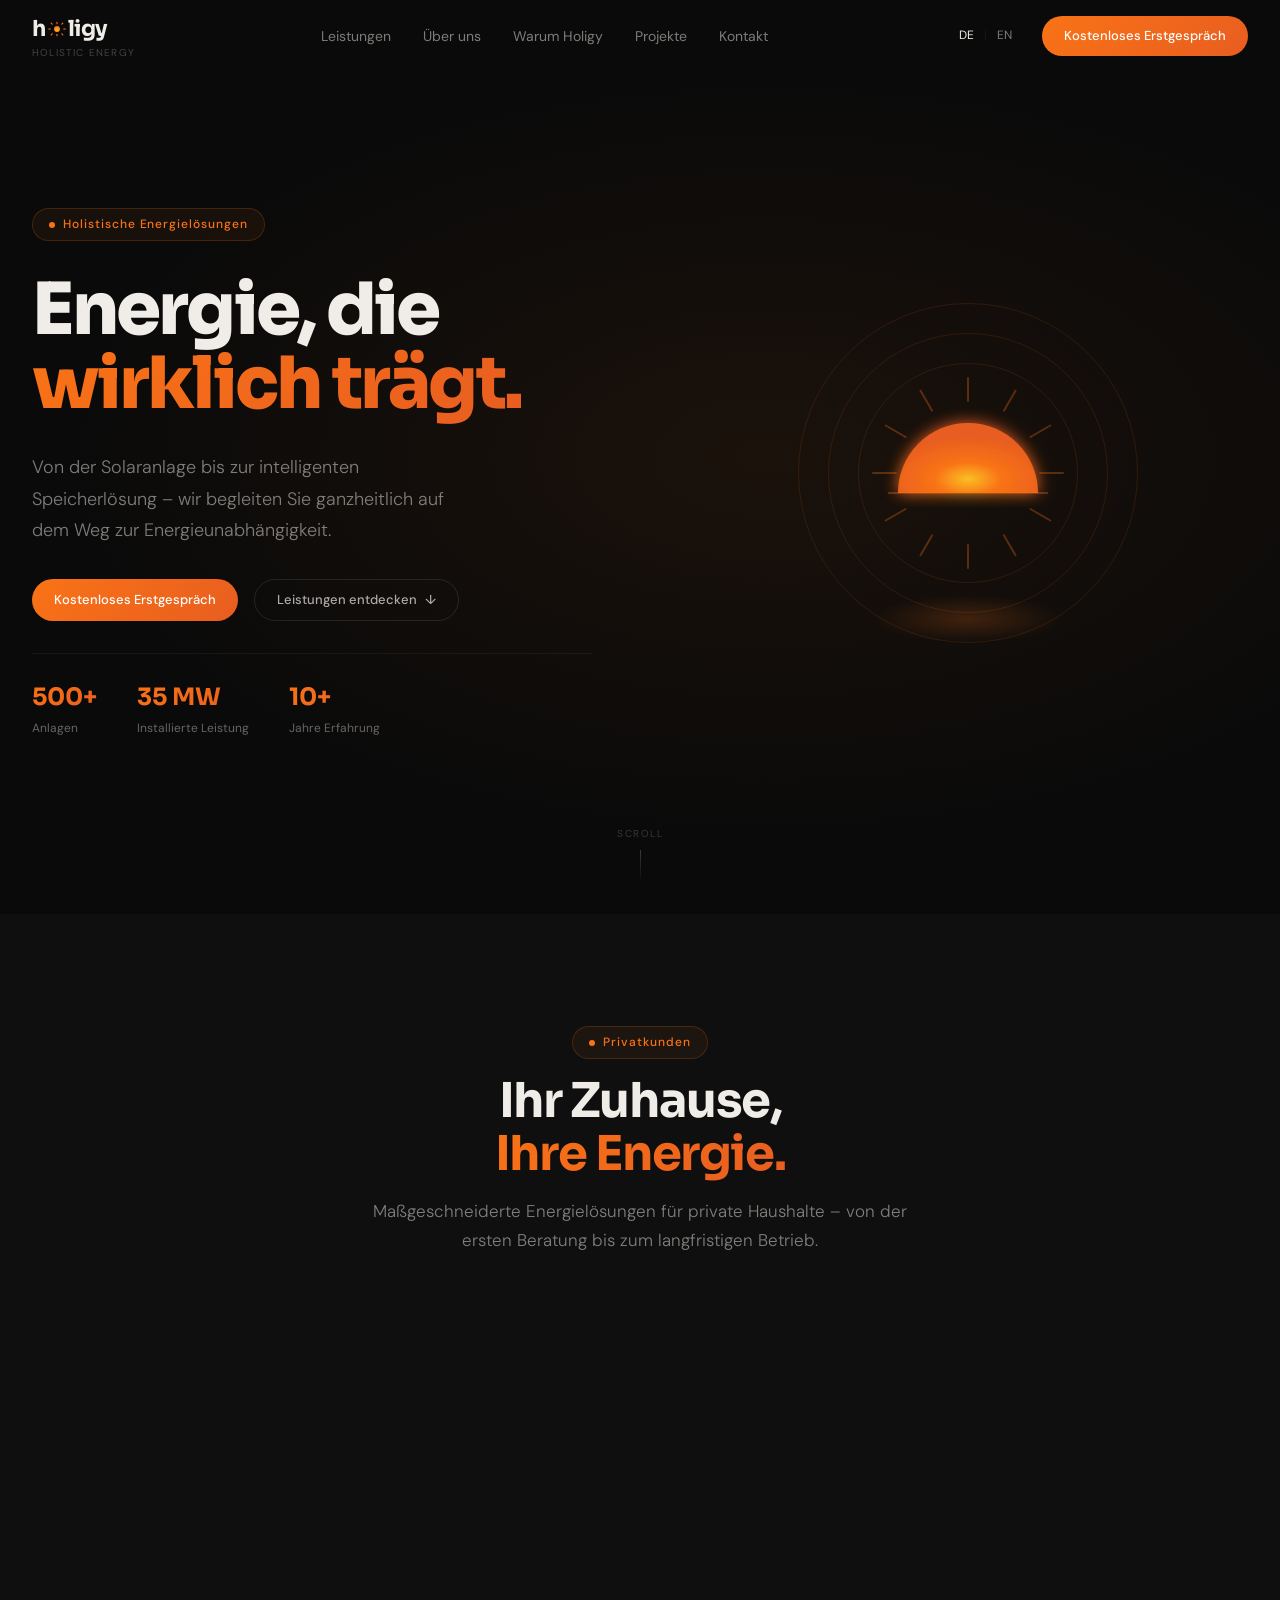
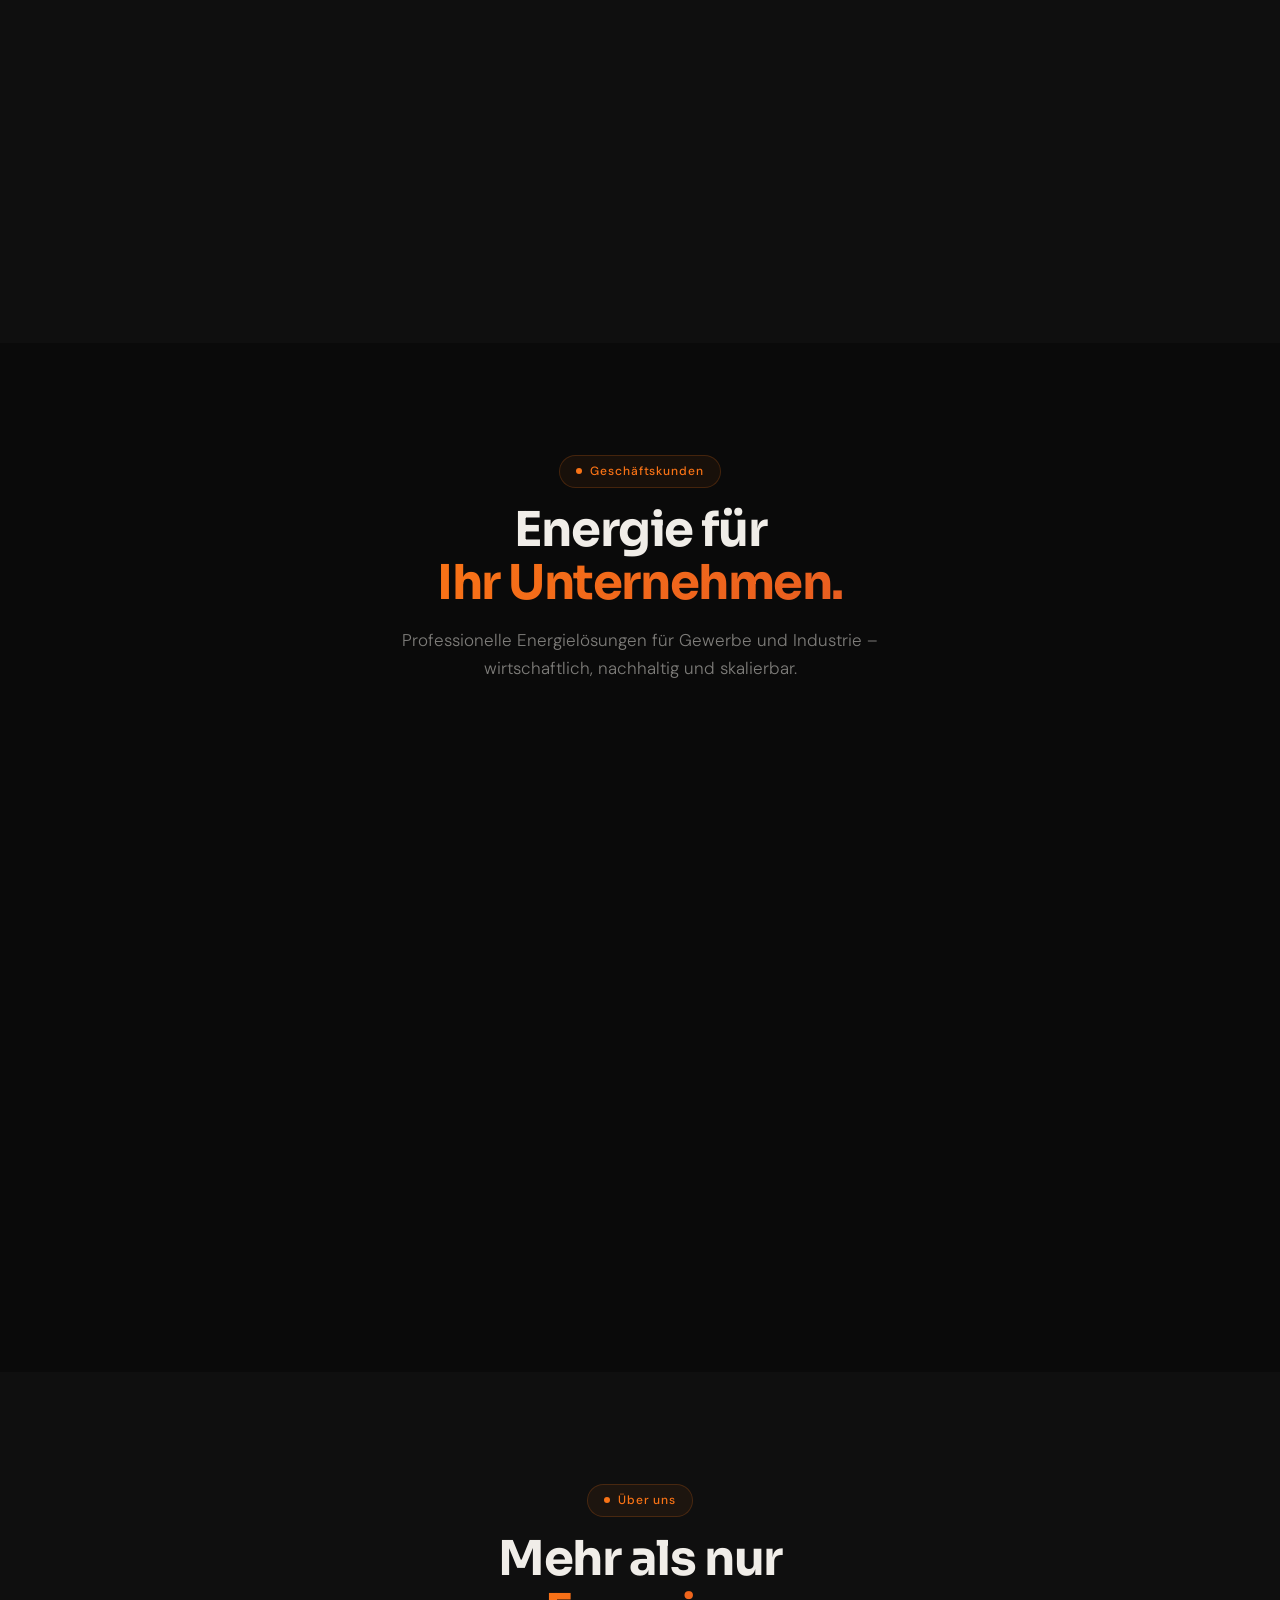
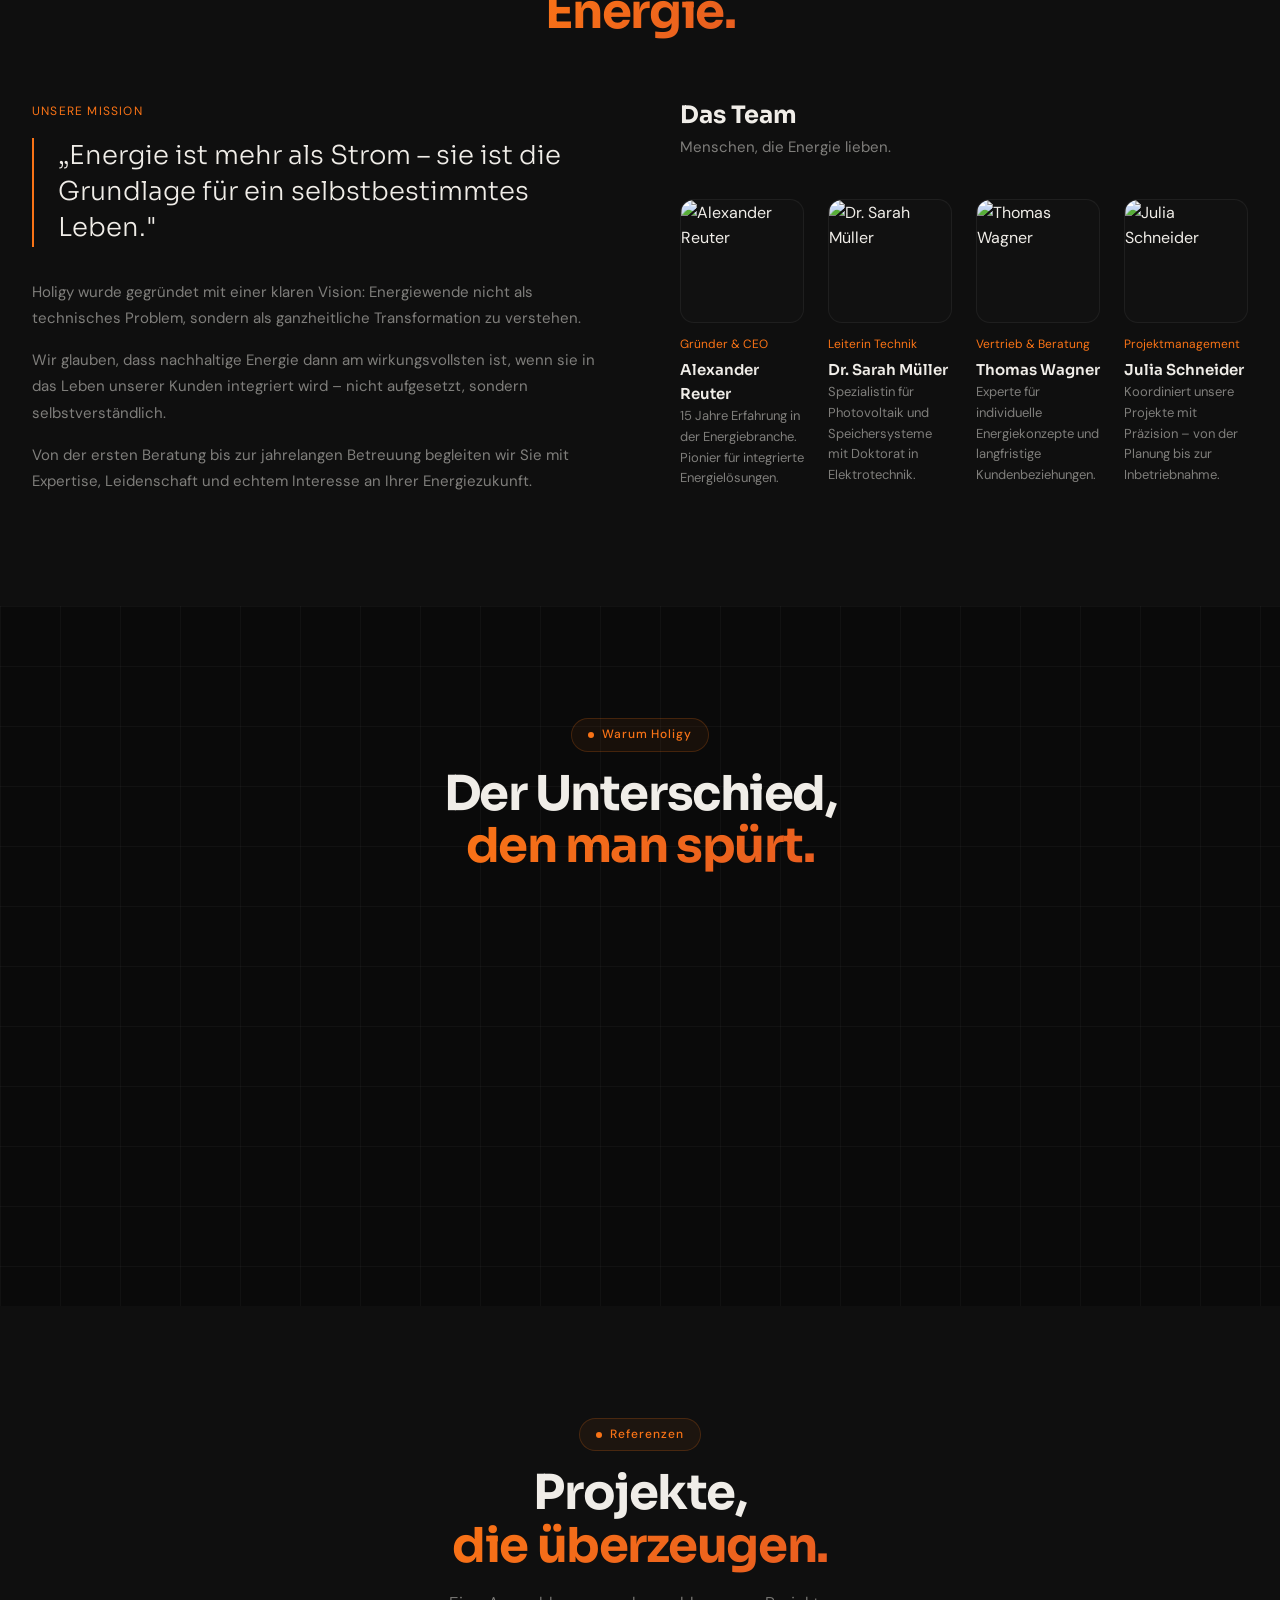
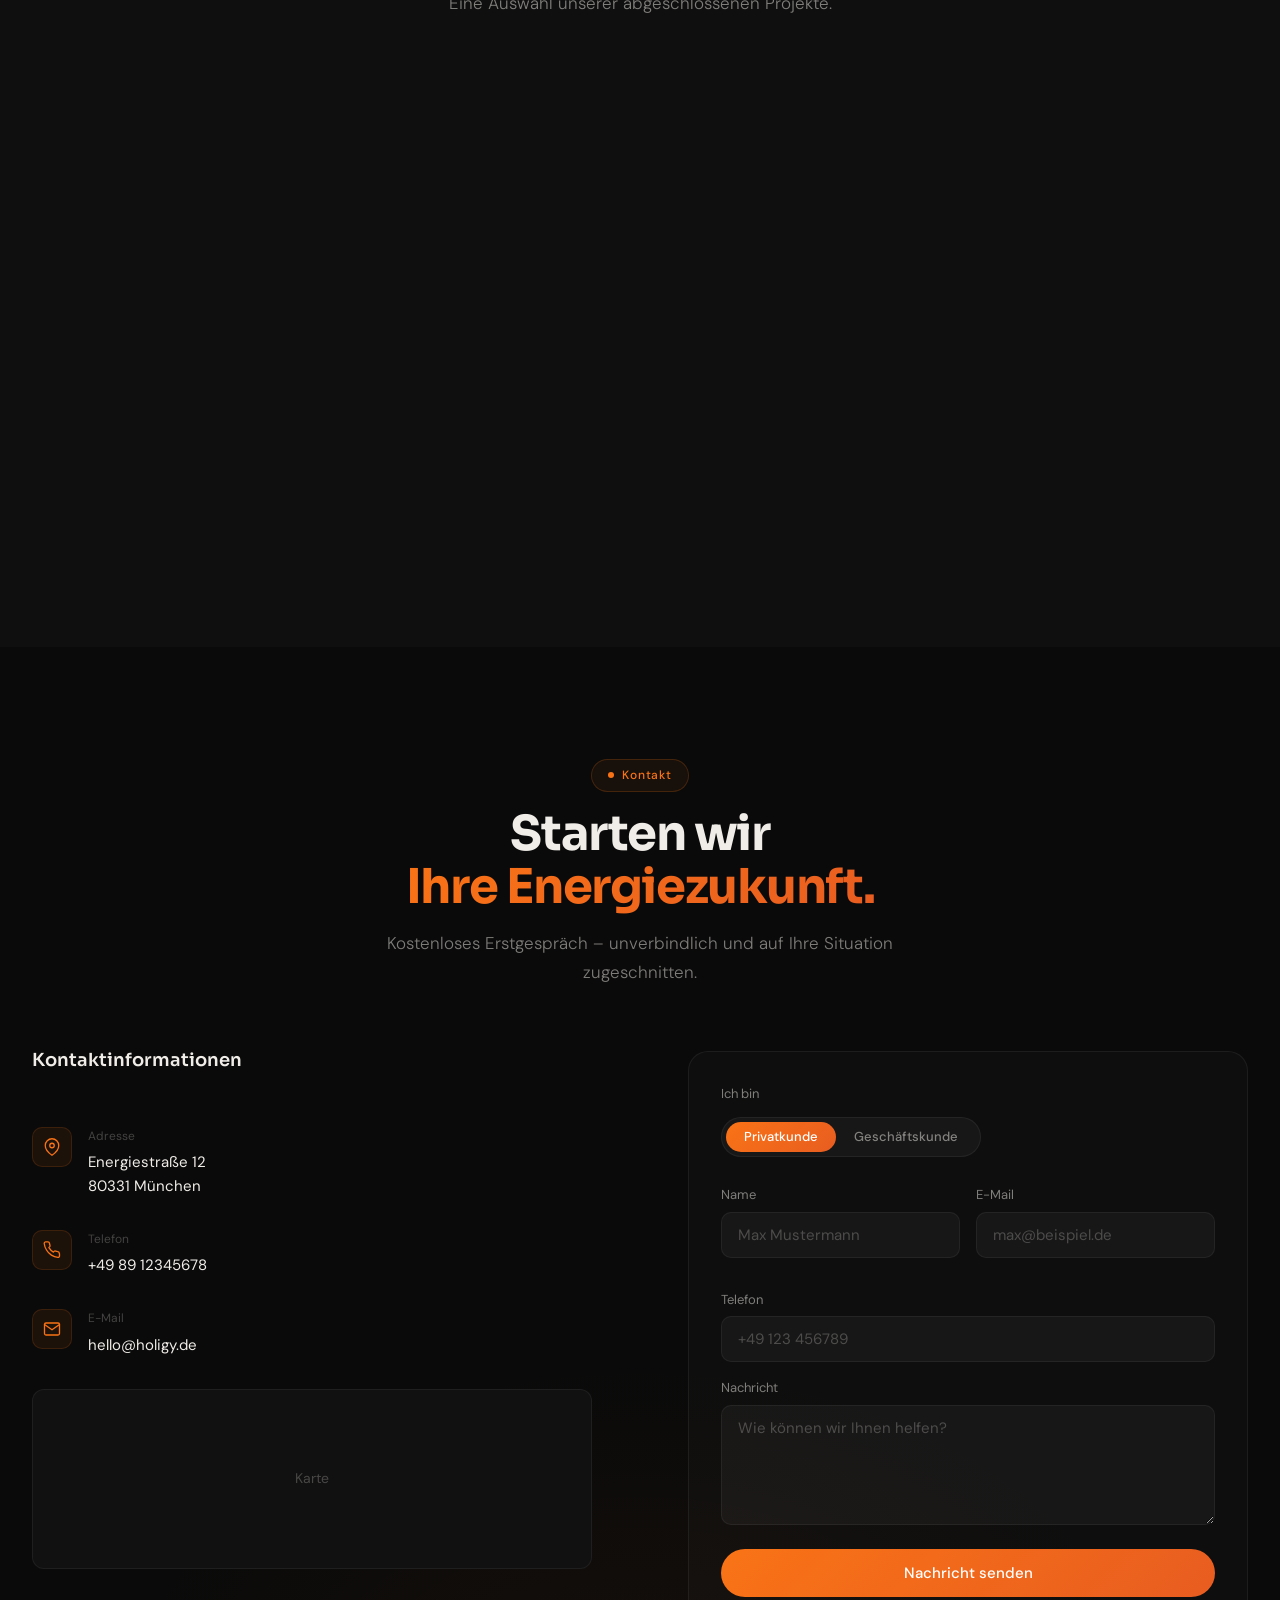
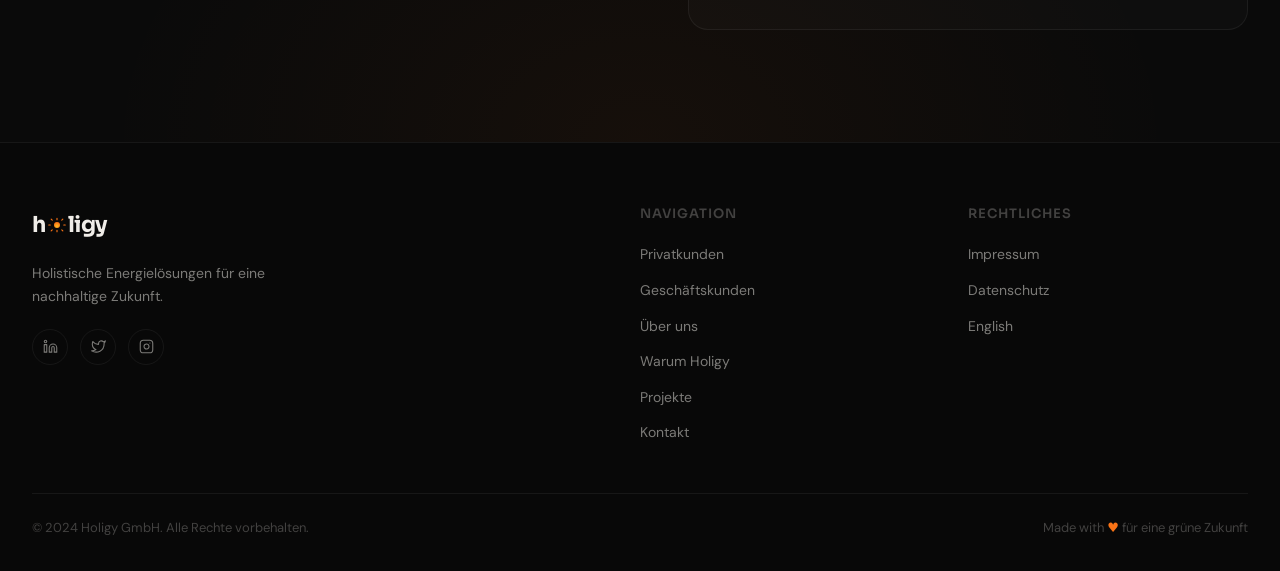
==== index.html @ 2a0e092f "naechster Versuch" ====
<!DOCTYPE html>
<html lang="de">
<head>
  <meta charset="UTF-8" />
  <meta name="viewport" content="width=device-width, initial-scale=1.0" />
  <title>Holigy – Holistische Energielösungen</title>
  <meta name="description" content="Von der Solaranlage bis zur intelligenten Speicherlösung – Holigy begleitet Sie ganzheitlich auf dem Weg zur Energieunabhängigkeit." />
  <link rel="stylesheet" href="style.css" />
</head>
<body>

<!-- ===== NAVIGATION ===== -->
<nav>
  <div class="nav-inner">
    <a href="#hero" class="logo" aria-label="Holigy">
      <div>
        <div class="logo-wordmark">
          h<span class="logo-sun"><svg viewBox="0 0 24 24" fill="none" xmlns="http://www.w3.org/2000/svg" width="18" height="18">
            <defs>
              <radialGradient id="navSunGrad" cx="50%" cy="70%" r="60%">
                <stop offset="0%" stop-color="#fbbf24"/>
                <stop offset="100%" stop-color="#f97316"/>
              </radialGradient>
            </defs>
            <path d="M12 3v2M12 19v2M3 12H1M23 12h-2M5.636 5.636 4.222 4.222M19.778 19.778l-1.414-1.414M5.636 18.364l-1.414 1.414M19.778 4.222l-1.414 1.414" stroke="#f97316" stroke-width="1.5" stroke-linecap="round"/>
            <circle cx="12" cy="12" r="4" fill="url(#navSunGrad)"/>
          </svg></span>ligy
        </div>
        <span class="logo-tagline">holistic energy</span>
      </div>
    </a>

    <ul class="nav-links">
      <li><a href="#services-private">Leistungen</a></li>
      <li><a href="#about">Über uns</a></li>
      <li><a href="#why">Warum Holigy</a></li>
      <li><a href="#projects">Projekte</a></li>
      <li><a href="#contact">Kontakt</a></li>
    </ul>

    <div class="nav-right">
      <div class="lang-switcher">
        <a href="index.html" class="active">DE</a>
        <span>|</span>
        <a href="en.html">EN</a>
      </div>
      <a href="#contact" class="btn-primary">Kostenloses Erstgespräch</a>
    </div>

    <button class="hamburger" aria-label="Menü öffnen">
      <span></span>
      <span></span>
      <span></span>
    </button>
  </div>
</nav>

<div class="mobile-menu">
  <a href="#services-private">Leistungen</a>
  <a href="#about">Über uns</a>
  <a href="#why">Warum Holigy</a>
  <a href="#projects">Projekte</a>
  <a href="#contact">Kontakt</a>
  <a href="en.html" style="color: var(--orange);">EN</a>
  <a href="#contact" class="btn-primary">Kostenloses Erstgespräch</a>
</div>

<!-- ===== HERO ===== -->
<section id="hero" class="grid-bg">
  <div class="hero-radial"></div>
  <div class="hero-inner container">
    <div class="hero-grid">

      <div class="hero-text">
        <div class="hero-badge fade-up hero-animate">
          <span class="badge">
            <span class="badge-dot"></span>
            Holistische Energielösungen
          </span>
        </div>

        <h1 class="hero-headline fade-up hero-animate">
          Energie, die<br>
          <span class="text-gradient">wirklich trägt.</span>
        </h1>

        <p class="hero-subline fade-up hero-animate">
          Von der Solaranlage bis zur intelligenten Speicherlösung – wir begleiten Sie ganzheitlich auf dem Weg zur Energieunabhängigkeit.
        </p>

        <div class="hero-ctas fade-up hero-animate">
          <a href="#contact" class="btn-primary">Kostenloses Erstgespräch</a>
          <a href="#services-private" class="btn-secondary">Leistungen entdecken <span>↓</span></a>
        </div>

        <div class="hero-stats fade-up hero-animate">
          <div>
            <div class="stat-value">500+</div>
            <div class="stat-label">Anlagen</div>
          </div>
          <div>
            <div class="stat-value">35 MW</div>
            <div class="stat-label">Installierte Leistung</div>
          </div>
          <div>
            <div class="stat-value">10+</div>
            <div class="stat-label">Jahre Erfahrung</div>
          </div>
        </div>
      </div>

      <div class="hero-sun-wrap fade-up">
        <div class="rising-sun">
          <div class="ring ring-1"></div>
          <div class="ring ring-2"></div>
          <div class="ring ring-3"></div>

          <svg class="sun-svg" width="200" height="200" viewBox="0 0 200 200" fill="none" xmlns="http://www.w3.org/2000/svg">
            <defs>
              <radialGradient id="heroSunGrad" cx="50%" cy="80%" r="60%">
                <stop offset="0%" stop-color="#fbbf24"/>
                <stop offset="40%" stop-color="#f97316"/>
                <stop offset="100%" stop-color="#e85d20"/>
              </radialGradient>
              <filter id="sunGlow" x="-20%" y="-20%" width="140%" height="140%">
                <feGaussianBlur stdDeviation="8" result="blur"/>
                <feMerge><feMergeNode in="blur"/><feMergeNode in="SourceGraphic"/></feMerge>
              </filter>
            </defs>
            <line class="sun-ray" x1="100" y1="28" x2="100" y2="5" stroke="#f97316" stroke-width="2" stroke-linecap="round"/>
            <line class="sun-ray" x1="136" y1="37.6" x2="147.5" y2="17.7" stroke="#f97316" stroke-width="2" stroke-linecap="round"/>
            <line class="sun-ray" x1="162.4" y1="64" x2="182.3" y2="52.5" stroke="#f97316" stroke-width="2" stroke-linecap="round"/>
            <line class="sun-ray" x1="172" y1="100" x2="195" y2="100" stroke="#f97316" stroke-width="2" stroke-linecap="round"/>
            <line class="sun-ray" x1="162.4" y1="136" x2="182.3" y2="147.5" stroke="#f97316" stroke-width="2" stroke-linecap="round"/>
            <line class="sun-ray" x1="136" y1="162.4" x2="147.5" y2="182.3" stroke="#f97316" stroke-width="2" stroke-linecap="round"/>
            <line class="sun-ray" x1="100" y1="172" x2="100" y2="195" stroke="#f97316" stroke-width="2" stroke-linecap="round"/>
            <line class="sun-ray" x1="64" y1="162.4" x2="52.5" y2="182.3" stroke="#f97316" stroke-width="2" stroke-linecap="round"/>
            <line class="sun-ray" x1="37.6" y1="136" x2="17.7" y2="147.5" stroke="#f97316" stroke-width="2" stroke-linecap="round"/>
            <line class="sun-ray" x1="28" y1="100" x2="5" y2="100" stroke="#f97316" stroke-width="2" stroke-linecap="round"/>
            <line class="sun-ray" x1="37.6" y1="64" x2="17.7" y2="52.5" stroke="#f97316" stroke-width="2" stroke-linecap="round"/>
            <line class="sun-ray" x1="64" y1="37.6" x2="52.5" y2="17.7" stroke="#f97316" stroke-width="2" stroke-linecap="round"/>
            <path d="M30 120 A70 70 0 0 1 170 120 Z" fill="url(#heroSunGrad)" filter="url(#sunGlow)"/>
            <line x1="20" y1="120" x2="180" y2="120" stroke="#f97316" stroke-width="1.5" stroke-opacity="0.4"/>
          </svg>

          <div class="sun-ground-glow"></div>
        </div>
      </div>

    </div>
  </div>

  <div class="scroll-indicator">
    <span class="scroll-label">Scroll</span>
    <div class="scroll-line"></div>
  </div>
</section>

<!-- ===== SERVICES PRIVATE ===== -->
<section id="services-private" style="background: var(--bg-secondary);">
  <div class="container">
    <div class="section-header">
      <span class="badge fade-up"><span class="badge-dot"></span>Privatkunden</span>
      <h2 class="section-title fade-up">
        Ihr Zuhause,<br>
        <span class="text-gradient">Ihre Energie.</span>
      </h2>
      <p class="section-subtitle fade-up">
        Maßgeschneiderte Energielösungen für private Haushalte – von der ersten Beratung bis zum langfristigen Betrieb.
      </p>
    </div>

    <div class="services-grid-5 stagger-children">
      <div class="service-card">
        <div class="service-icon">
          <svg viewBox="0 0 24 24"><circle cx="12" cy="12" r="4"/><path d="M12 2v2M12 20v2M4.22 4.22l1.42 1.42M18.36 18.36l1.42 1.42M2 12h2M20 12h2M4.22 19.78l1.42-1.42M18.36 5.64l1.42-1.42"/></svg>
        </div>
        <h3>Solar-Dachanlagen</h3>
        <p>Hochwertige Photovoltaikanlagen für Ihr Dach. Maximale Effizienz, minimaler Aufwand.</p>
        <span class="service-more">Mehr erfahren →</span>
      </div>
      <div class="service-card">
        <div class="service-icon">
          <svg viewBox="0 0 24 24"><rect x="6" y="2" width="12" height="20" rx="2"/><path d="M10 6h4M10 10h4M10 14h4"/></svg>
        </div>
        <h3>Heimspeicher</h3>
        <p>Intelligente Batteriespeicher für Ihre selbst erzeugte Energie – auch nachts und bei schlechtem Wetter.</p>
        <span class="service-more">Mehr erfahren →</span>
      </div>
      <div class="service-card">
        <div class="service-icon">
          <svg viewBox="0 0 24 24"><path d="M5 17H3a2 2 0 0 1-2-2V5a2 2 0 0 1 2-2h11a2 2 0 0 1 2 2v3"/><rect x="9" y="11" width="14" height="10" rx="2"/><path d="M13 15h4M13 19h4"/></svg>
        </div>
        <h3>Wallbox &amp; E-Mobilität</h3>
        <p>Laden Sie Ihr Elektrofahrzeug zuhause smart und günstig mit selbst erzeugtem Solarstrom.</p>
        <span class="service-more">Mehr erfahren →</span>
      </div>
      <div class="service-card">
        <div class="service-icon">
          <svg viewBox="0 0 24 24"><polyline points="22 12 18 12 15 21 9 3 6 12 2 12"/></svg>
        </div>
        <h3>Energie-Monitoring</h3>
        <p>Behalten Sie Ihren Verbrauch jederzeit im Blick – mit unserem Smart-Home-integrierten Monitoring-System.</p>
        <span class="service-more">Mehr erfahren →</span>
      </div>
      <div class="service-card">
        <div class="service-icon">
          <svg viewBox="0 0 24 24"><path d="M14.7 6.3a1 1 0 0 0 0 1.4l1.6 1.6a1 1 0 0 0 1.4 0l3.77-3.77a6 6 0 0 1-7.94 7.94l-6.91 6.91a2.12 2.12 0 0 1-3-3l6.91-6.91a6 6 0 0 1 7.94-7.94l-3.76 3.76z"/></svg>
        </div>
        <h3>Wartung &amp; Service</h3>
        <p>Rundum-sorglos-Paket: Regelmäßige Wartung, schneller Service und langfristige Betreuung Ihrer Anlage.</p>
        <span class="service-more">Mehr erfahren →</span>
      </div>
    </div>
  </div>
</section>

<!-- ===== SERVICES BUSINESS ===== -->
<section id="services-business" style="background: var(--bg);">
  <div class="container">
    <div class="section-header">
      <span class="badge fade-up"><span class="badge-dot"></span>Geschäftskunden</span>
      <h2 class="section-title fade-up">
        Energie für<br>
        <span class="text-gradient">Ihr Unternehmen.</span>
      </h2>
      <p class="section-subtitle fade-up">
        Professionelle Energielösungen für Gewerbe und Industrie – wirtschaftlich, nachhaltig und skalierbar.
      </p>
    </div>

    <div class="services-grid-6 stagger-children">
      <div class="service-card">
        <div class="service-icon">
          <svg viewBox="0 0 24 24"><rect x="2" y="7" width="20" height="14" rx="2"/><path d="M16 7V5a2 2 0 0 0-2-2h-4a2 2 0 0 0-2 2v2"/><circle cx="12" cy="14" r="2"/></svg>
        </div>
        <h3>Gewerbliche Solaranlagen</h3>
        <p>Großflächige PV-Anlagen für Gewerbeimmobilien, Industrie- und Logistikflächen.</p>
        <span class="service-more">Mehr erfahren →</span>
      </div>
      <div class="service-card">
        <div class="service-icon">
          <svg viewBox="0 0 24 24"><rect x="2" y="3" width="20" height="18" rx="2"/><path d="M8 12h8M8 8h8M8 16h5"/></svg>
        </div>
        <h3>Industriespeicher</h3>
        <p>Skalierbare Batteriespeichersysteme für industrielle Anforderungen und Lastspitzenoptimierung.</p>
        <span class="service-more">Mehr erfahren →</span>
      </div>
      <div class="service-card">
        <div class="service-icon">
          <svg viewBox="0 0 24 24"><path d="M14 2H6a2 2 0 0 0-2 2v16a2 2 0 0 0 2 2h12a2 2 0 0 0 2-2V8z"/><polyline points="14 2 14 8 20 8"/><line x1="16" y1="13" x2="8" y2="13"/><line x1="16" y1="17" x2="8" y2="17"/></svg>
        </div>
        <h3>Energieaudits &amp; Beratung</h3>
        <p>Professionelle Analyse Ihres Energieverbrauchs mit konkreten Handlungsempfehlungen.</p>
        <span class="service-more">Mehr erfahren →</span>
      </div>
      <div class="service-card">
        <div class="service-icon">
          <svg viewBox="0 0 24 24"><path d="M21 16V8a2 2 0 0 0-1-1.73l-7-4a2 2 0 0 0-2 0l-7 4A2 2 0 0 0 3 8v8a2 2 0 0 0 1 1.73l7 4a2 2 0 0 0 2 0l7-4A2 2 0 0 0 21 16z"/><polyline points="3.27 6.96 12 12.01 20.73 6.96"/><line x1="12" y1="22.08" x2="12" y2="12"/></svg>
        </div>
        <h3>Netzintegration &amp; PPAs</h3>
        <p>Direkte Netzeinspeisung und Power-Purchase-Agreements für maximale Wirtschaftlichkeit.</p>
        <span class="service-more">Mehr erfahren →</span>
      </div>
      <div class="service-card">
        <div class="service-icon">
          <svg viewBox="0 0 24 24"><polygon points="13 2 3 14 12 14 11 22 21 10 12 10 13 2"/></svg>
        </div>
        <h3>Microgrids &amp; Eigenversorgung</h3>
        <p>Autarke Energieversorgung für Industrie- und Gewerbeparks – unabhängig vom öffentlichen Netz.</p>
        <span class="service-more">Mehr erfahren →</span>
      </div>
      <div class="service-card">
        <div class="service-icon">
          <svg viewBox="0 0 24 24"><path d="M9 11l3 3L22 4"/><path d="M21 12v7a2 2 0 0 1-2 2H5a2 2 0 0 1-2-2V5a2 2 0 0 1 2-2h11"/></svg>
        </div>
        <h3>O&amp;M-Verträge</h3>
        <p>Langfristige Betriebsführung und Monitoring für maximale Anlagenverfügbarkeit und Rendite.</p>
        <span class="service-more">Mehr erfahren →</span>
      </div>
    </div>
  </div>
</section>

<!-- ===== ABOUT ===== -->
<section id="about">
  <div class="container">
    <div class="section-header">
      <span class="badge fade-up"><span class="badge-dot"></span>Über uns</span>
      <h2 class="section-title fade-up">
        Mehr als nur<br>
        <span class="text-gradient">Energie.</span>
      </h2>
    </div>

    <div class="about-content">
      <div class="fade-up">
        <p class="mission-label">Unsere Mission</p>
        <blockquote class="pull-quote">
          „Energie ist mehr als Strom – sie ist die Grundlage für ein selbstbestimmtes Leben."
        </blockquote>
        <div class="about-paragraphs">
          <p>Holigy wurde gegründet mit einer klaren Vision: Energiewende nicht als technisches Problem, sondern als ganzheitliche Transformation zu verstehen.</p>
          <p>Wir glauben, dass nachhaltige Energie dann am wirkungsvollsten ist, wenn sie in das Leben unserer Kunden integriert wird – nicht aufgesetzt, sondern selbstverständlich.</p>
          <p>Von der ersten Beratung bis zur jahrelangen Betreuung begleiten wir Sie mit Expertise, Leidenschaft und echtem Interesse an Ihrer Energiezukunft.</p>
        </div>
      </div>

      <div class="fade-up">
        <div class="team-header">
          <h3>Das Team</h3>
          <p>Menschen, die Energie lieben.</p>
        </div>
        <div class="team-grid">
          <div class="team-card">
            <img class="team-photo" src="https://picsum.photos/seed/alex10/400/400" alt="Alexander Reuter" loading="lazy"/>
            <div>
              <div class="team-role">Gründer &amp; CEO</div>
              <div class="team-name">Alexander Reuter</div>
              <p class="team-bio">15 Jahre Erfahrung in der Energiebranche. Pionier für integrierte Energielösungen.</p>
            </div>
          </div>
          <div class="team-card">
            <img class="team-photo" src="https://picsum.photos/seed/sarah20/400/400" alt="Dr. Sarah Müller" loading="lazy"/>
            <div>
              <div class="team-role">Leiterin Technik</div>
              <div class="team-name">Dr. Sarah Müller</div>
              <p class="team-bio">Spezialistin für Photovoltaik und Speichersysteme mit Doktorat in Elektrotechnik.</p>
            </div>
          </div>
          <div class="team-card">
            <img class="team-photo" src="https://picsum.photos/seed/thomas30/400/400" alt="Thomas Wagner" loading="lazy"/>
            <div>
              <div class="team-role">Vertrieb &amp; Beratung</div>
              <div class="team-name">Thomas Wagner</div>
              <p class="team-bio">Experte für individuelle Energiekonzepte und langfristige Kundenbeziehungen.</p>
            </div>
          </div>
          <div class="team-card">
            <img class="team-photo" src="https://picsum.photos/seed/julia40/400/400" alt="Julia Schneider" loading="lazy"/>
            <div>
              <div class="team-role">Projektmanagement</div>
              <div class="team-name">Julia Schneider</div>
              <p class="team-bio">Koordiniert unsere Projekte mit Präzision – von der Planung bis zur Inbetriebnahme.</p>
            </div>
          </div>
        </div>
      </div>
    </div>
  </div>
</section>

<!-- ===== WHY HOLIGY ===== -->
<section id="why">
  <div class="container">
    <div class="section-header">
      <span class="badge fade-up"><span class="badge-dot"></span>Warum Holigy</span>
      <h2 class="section-title fade-up">
        Der Unterschied,<br>
        <span class="text-gradient">den man spürt.</span>
      </h2>
    </div>

    <div class="why-grid stagger-children">
      <div class="why-card">
        <div class="why-icon">
          <svg viewBox="0 0 24 24" width="24" height="24" fill="none" stroke="#f97316" stroke-width="1.75" stroke-linecap="round" stroke-linejoin="round">
            <path d="M12 22s8-4 8-10V5l-8-3-8 3v7c0 6 8 10 8 10z"/>
          </svg>
        </div>
        <h3>Maßgeschneidert</h3>
        <p>Keine Standardlösungen. Jedes Projekt wird individuell geplant und auf Ihre Bedürfnisse zugeschnitten.</p>
      </div>
      <div class="why-card">
        <div class="why-icon">
          <svg viewBox="0 0 24 24" width="24" height="24" fill="none" stroke="#f97316" stroke-width="1.75" stroke-linecap="round" stroke-linejoin="round">
            <circle cx="12" cy="12" r="10"/><path d="M12 8v4l3 3"/>
          </svg>
        </div>
        <h3>End-to-End</h3>
        <p>Von der Beratung über Installation bis zum laufenden Betrieb – alles aus einer Hand.</p>
      </div>
      <div class="why-card">
        <div class="why-icon">
          <svg viewBox="0 0 24 24" width="24" height="24" fill="none" stroke="#f97316" stroke-width="1.75" stroke-linecap="round" stroke-linejoin="round">
            <path d="M17 21v-2a4 4 0 0 0-4-4H5a4 4 0 0 0-4 4v2"/><circle cx="9" cy="7" r="4"/>
            <path d="M23 21v-2a4 4 0 0 0-3-3.87"/><path d="M16 3.13a4 4 0 0 1 0 7.75"/>
          </svg>
        </div>
        <h3>Langfristige Partnerschaft</h3>
        <p>Wir denken in Jahrzehnten, nicht in Quartalen. Ihre Anlage ist unsere Verantwortung.</p>
      </div>
      <div class="why-card">
        <div class="why-icon">
          <svg viewBox="0 0 24 24" width="24" height="24" fill="none" stroke="#f97316" stroke-width="1.75" stroke-linecap="round" stroke-linejoin="round">
            <path d="M21 10c0 7-9 13-9 13s-9-6-9-13a9 9 0 0 1 18 0z"/><circle cx="12" cy="10" r="3"/>
          </svg>
        </div>
        <h3>Lokale Expertise</h3>
        <p>Tiefes Verständnis für regionale Gegebenheiten, Netzanforderungen und Förderprogramme.</p>
      </div>
    </div>
  </div>
</section>

<!-- ===== PROJECTS ===== -->
<section id="projects" style="background: var(--bg-secondary);">
  <div class="container">
    <div class="section-header">
      <span class="badge fade-up"><span class="badge-dot"></span>Referenzen</span>
      <h2 class="section-title fade-up">
        Projekte,<br>
        <span class="text-gradient">die überzeugen.</span>
      </h2>
      <p class="section-subtitle fade-up">Eine Auswahl unserer abgeschlossenen Projekte.</p>
    </div>

    <div class="projects-grid stagger-children">
      <div class="project-card">
        <img class="project-img" src="https://picsum.photos/seed/solar100/800/450" alt="Logistikzentrum Süd" loading="lazy"/>
        <div class="project-body">
          <span class="project-type">Gewerbeanlage</span>
          <h3>Logistikzentrum Süd</h3>
          <div class="project-meta">
            <span>
              <svg viewBox="0 0 24 24" width="14" height="14" fill="none" stroke="currentColor" stroke-width="2" stroke-linecap="round"><path d="M21 10c0 7-9 13-9 13s-9-6-9-13a9 9 0 0 1 18 0z"/><circle cx="12" cy="10" r="3"/></svg>
              München, Bayern
            </span>
          </div>
          <div class="project-metric">420 kWp installiert</div>
          <p class="project-desc">Großflächige Dachanlage mit integriertem Speichersystem und Eigenverbrauchsoptimierung.</p>
        </div>
      </div>
      <div class="project-card">
        <img class="project-img" src="https://picsum.photos/seed/solar200/800/450" alt="Einfamilienhaus Bergheim" loading="lazy"/>
        <div class="project-body">
          <span class="project-type">Privatanlage</span>
          <h3>Einfamilienhaus Bergheim</h3>
          <div class="project-meta">
            <span>
              <svg viewBox="0 0 24 24" width="14" height="14" fill="none" stroke="currentColor" stroke-width="2" stroke-linecap="round"><path d="M21 10c0 7-9 13-9 13s-9-6-9-13a9 9 0 0 1 18 0z"/><circle cx="12" cy="10" r="3"/></svg>
              Salzburg, Österreich
            </span>
          </div>
          <div class="project-metric">18 kWp + 30 kWh Speicher</div>
          <p class="project-desc">Vollintegrierte Energielösung mit Wallbox und Smart-Home-Anbindung.</p>
        </div>
      </div>
      <div class="project-card">
        <img class="project-img" src="https://picsum.photos/seed/solar300/800/450" alt="Produktionswerk Nord" loading="lazy"/>
        <div class="project-body">
          <span class="project-type">Industrieanlage</span>
          <h3>Produktionswerk Nord</h3>
          <div class="project-meta">
            <span>
              <svg viewBox="0 0 24 24" width="14" height="14" fill="none" stroke="currentColor" stroke-width="2" stroke-linecap="round"><path d="M21 10c0 7-9 13-9 13s-9-6-9-13a9 9 0 0 1 18 0z"/><circle cx="12" cy="10" r="3"/></svg>
              Hamburg, Deutschland
            </span>
          </div>
          <div class="project-metric">1,2 MWp Gesamtleistung</div>
          <p class="project-desc">Microgrid-Lösung mit Batteriespeicher und Netzeinspeisung via PPA.</p>
        </div>
      </div>
    </div>
  </div>
</section>

<!-- ===== CONTACT ===== -->
<section id="contact">
  <div class="container" style="position:relative; z-index:1;">
    <div class="section-header">
      <span class="badge fade-up"><span class="badge-dot"></span>Kontakt</span>
      <h2 class="section-title fade-up">
        Starten wir<br>
        <span class="text-gradient">Ihre Energiezukunft.</span>
      </h2>
      <p class="section-subtitle fade-up">Kostenloses Erstgespräch – unverbindlich und auf Ihre Situation zugeschnitten.</p>
    </div>

    <div class="contact-grid">
      <div class="contact-info fade-up">
        <h3 class="contact-info-title">Kontaktinformationen</h3>

        <div class="contact-item">
          <div class="contact-item-icon">
            <svg viewBox="0 0 24 24"><path d="M21 10c0 7-9 13-9 13s-9-6-9-13a9 9 0 0 1 18 0z"/><circle cx="12" cy="10" r="3"/></svg>
          </div>
          <div>
            <div class="contact-item-label">Adresse</div>
            <div class="contact-item-value">Energiestraße 12<br>80331 München</div>
          </div>
        </div>

        <div class="contact-item">
          <div class="contact-item-icon">
            <svg viewBox="0 0 24 24"><path d="M22 16.92v3a2 2 0 0 1-2.18 2 19.79 19.79 0 0 1-8.63-3.07A19.5 19.5 0 0 1 4.69 12a19.79 19.79 0 0 1-3.07-8.67A2 2 0 0 1 3.6 1.18h3a2 2 0 0 1 2 1.72c.127.96.361 1.903.7 2.81a2 2 0 0 1-.45 2.11L7.91 8.74a16 16 0 0 0 6 6l.86-.86a2 2 0 0 1 2.11-.45c.907.339 1.85.573 2.81.7A2 2 0 0 1 21.56 16l.36.92z"/></svg>
          </div>
          <div>
            <div class="contact-item-label">Telefon</div>
            <div class="contact-item-value"><a href="tel:+498912345678" style="color:inherit;">+49 89 12345678</a></div>
          </div>
        </div>

        <div class="contact-item">
          <div class="contact-item-icon">
            <svg viewBox="0 0 24 24"><path d="M4 4h16c1.1 0 2 .9 2 2v12c0 1.1-.9 2-2 2H4c-1.1 0-2-.9-2-2V6c0-1.1.9-2 2-2z"/><polyline points="22,6 12,13 2,6"/></svg>
          </div>
          <div>
            <div class="contact-item-label">E-Mail</div>
            <div class="contact-item-value"><a href="mailto:hello@holigy.de" style="color:inherit;">hello@holigy.de</a></div>
          </div>
        </div>

        <div class="map-placeholder">Karte</div>
      </div>

      <div class="contact-form-wrap fade-up">
        <p class="form-type-label">Ich bin</p>
        <div class="form-type-toggle">
          <button class="toggle-btn active" type="button">Privatkunde</button>
          <button class="toggle-btn" type="button">Geschäftskunde</button>
        </div>

        <form action="#" method="post">
          <div class="form-row">
            <div class="form-group">
              <label for="name">Name</label>
              <input type="text" id="name" name="name" placeholder="Max Mustermann" required/>
            </div>
            <div class="form-group">
              <label for="email">E-Mail</label>
              <input type="email" id="email" name="email" placeholder="max@beispiel.de" required/>
            </div>
          </div>
          <div class="form-group">
            <label for="phone">Telefon</label>
            <input type="tel" id="phone" name="phone" placeholder="+49 123 456789"/>
          </div>
          <div class="form-group" style="margin-bottom:0;">
            <label for="message">Nachricht</label>
            <textarea id="message" name="message" placeholder="Wie können wir Ihnen helfen?" required></textarea>
          </div>
          <button type="submit" class="form-submit">Nachricht senden</button>
        </form>
      </div>
    </div>
  </div>
</section>

<!-- ===== FOOTER ===== -->
<footer>
  <div class="container">
    <div class="footer-inner">
      <div class="footer-brand">
        <a href="#hero" class="logo">
          <div class="logo-wordmark">
            h<span class="logo-sun"><svg viewBox="0 0 24 24" fill="none" width="18" height="18">
              <defs>
                <radialGradient id="footerSunGrad" cx="50%" cy="70%" r="60%">
                  <stop offset="0%" stop-color="#fbbf24"/>
                  <stop offset="100%" stop-color="#f97316"/>
                </radialGradient>
              </defs>
              <path d="M12 3v2M12 19v2M3 12H1M23 12h-2M5.636 5.636 4.222 4.222M19.778 19.778l-1.414-1.414M5.636 18.364l-1.414 1.414M19.778 4.222l-1.414 1.414" stroke="#f97316" stroke-width="1.5" stroke-linecap="round"/>
              <circle cx="12" cy="12" r="4" fill="url(#footerSunGrad)"/>
            </svg></span>ligy
          </div>
        </a>
        <p class="footer-tagline">Holistische Energielösungen für eine nachhaltige Zukunft.</p>
        <div class="social-links">
          <a href="#" class="social-link" aria-label="LinkedIn">
            <svg viewBox="0 0 24 24"><path d="M16 8a6 6 0 0 1 6 6v7h-4v-7a2 2 0 0 0-2-2 2 2 0 0 0-2 2v7h-4v-7a6 6 0 0 1 6-6z"/><rect x="2" y="9" width="4" height="12"/><circle cx="4" cy="4" r="2"/></svg>
          </a>
          <a href="#" class="social-link" aria-label="Twitter">
            <svg viewBox="0 0 24 24"><path d="M23 3a10.9 10.9 0 0 1-3.14 1.53 4.48 4.48 0 0 0-7.86 3v1A10.66 10.66 0 0 1 3 4s-4 9 5 13a11.64 11.64 0 0 1-7 2c9 5 20 0 20-11.5a4.5 4.5 0 0 0-.08-.83A7.72 7.72 0 0 0 23 3z"/></svg>
          </a>
          <a href="#" class="social-link" aria-label="Instagram">
            <svg viewBox="0 0 24 24"><rect x="2" y="2" width="20" height="20" rx="5" ry="5"/><path d="M16 11.37A4 4 0 1 1 12.63 8 4 4 0 0 1 16 11.37z"/><line x1="17.5" y1="6.5" x2="17.51" y2="6.5"/></svg>
          </a>
        </div>
      </div>

      <div class="footer-col">
        <h4>Navigation</h4>
        <ul>
          <li><a href="#services-private">Privatkunden</a></li>
          <li><a href="#services-business">Geschäftskunden</a></li>
          <li><a href="#about">Über uns</a></li>
          <li><a href="#why">Warum Holigy</a></li>
          <li><a href="#projects">Projekte</a></li>
          <li><a href="#contact">Kontakt</a></li>
        </ul>
      </div>

      <div class="footer-col">
        <h4>Rechtliches</h4>
        <ul>
          <li><a href="impressum.html">Impressum</a></li>
          <li><a href="datenschutz.html">Datenschutz</a></li>
          <li><a href="en.html">English</a></li>
        </ul>
      </div>
    </div>

    <div class="footer-bottom">
      <span class="footer-copyright">© 2024 Holigy GmbH. Alle Rechte vorbehalten.</span>
      <span class="footer-love">Made with <span>♥</span> für eine grüne Zukunft</span>
    </div>
  </div>
</footer>

<script src="script.js"></script>
</body>
</html>
---- style.css ----
/* ===== FONTS ===== */
@import url('https://fonts.googleapis.com/css2?family=Sora:wght@300;400;500;600;700;800&family=DM+Sans:wght@300;400;500&display=swap');

/* ===== VARIABLES ===== */
:root {
  --bg: #0a0a0a;
  --bg-secondary: #0f0f0f;
  --bg-card: #111111;
  --bg-footer: #080808;
  --text: #f0ede8;
  --text-muted: rgba(240, 237, 232, 0.5);
  --text-faint: rgba(240, 237, 232, 0.25);
  --orange: #f97316;
  --orange-dark: #e85d20;
  --border: rgba(255, 255, 255, 0.06);
  --border-hover: rgba(249, 115, 22, 0.3);
  --max-w: 1280px;
}

/* ===== RESET ===== */
*, *::before, *::after { box-sizing: border-box; margin: 0; padding: 0; }
html { scroll-behavior: smooth; }
body {
  background: var(--bg);
  color: var(--text);
  font-family: 'DM Sans', system-ui, sans-serif;
  font-weight: 400;
  line-height: 1.6;
  -webkit-font-smoothing: antialiased;
  -moz-osx-font-smoothing: grayscale;
}
h1, h2, h3, h4 { font-family: 'Sora', system-ui, sans-serif; line-height: 1.1; }
a { color: inherit; text-decoration: none; }
img { display: block; max-width: 100%; }
button { font-family: inherit; cursor: pointer; border: none; background: none; }

/* ===== UTILITIES ===== */
.container {
  max-width: var(--max-w);
  margin-inline: auto;
  padding-inline: 1.5rem;
}
@media (min-width: 1024px) { .container { padding-inline: 2rem; } }

.text-gradient {
  background: linear-gradient(135deg, #f97316, #e85d20);
  -webkit-background-clip: text;
  -webkit-text-fill-color: transparent;
  background-clip: text;
}

.grid-bg {
  background-image:
    linear-gradient(rgba(255,255,255,0.03) 1px, transparent 1px),
    linear-gradient(90deg, rgba(255,255,255,0.03) 1px, transparent 1px);
  background-size: 60px 60px;
}

/* ===== FADE-UP ANIMATION ===== */
.fade-up {
  opacity: 0;
  transform: translateY(24px);
  transition: opacity 0.6s ease, transform 0.6s ease;
}
.fade-up.visible { opacity: 1; transform: translateY(0); }

/* Stagger delays */
.fade-up:nth-child(2) { transition-delay: 0.1s; }
.fade-up:nth-child(3) { transition-delay: 0.2s; }
.fade-up:nth-child(4) { transition-delay: 0.3s; }
.fade-up:nth-child(5) { transition-delay: 0.4s; }
.fade-up:nth-child(6) { transition-delay: 0.5s; }

/* ===== NAVIGATION ===== */
nav {
  position: fixed;
  top: 0; left: 0; right: 0;
  z-index: 100;
  transition: background 0.3s, border-color 0.3s;
}
nav.scrolled {
  background: rgba(10, 10, 10, 0.85);
  backdrop-filter: blur(20px);
  -webkit-backdrop-filter: blur(20px);
  border-bottom: 1px solid var(--border);
}
.nav-inner {
  max-width: var(--max-w);
  margin-inline: auto;
  padding-inline: 1.5rem;
  height: 72px;
  display: flex;
  align-items: center;
  justify-content: space-between;
  gap: 2rem;
}
@media (min-width: 1024px) { .nav-inner { padding-inline: 2rem; } }

/* Logo */
.logo {
  display: flex;
  align-items: center;
  gap: 0.25rem;
  flex-shrink: 0;
}
.logo-wordmark {
  display: flex;
  align-items: center;
  font-family: 'Sora', sans-serif;
  font-weight: 700;
  font-size: 1.375rem;
  letter-spacing: -0.02em;
  color: var(--text);
}
.logo-sun {
  display: inline-flex;
  align-items: center;
  justify-content: center;
  width: 1.25rem;
  height: 1.25rem;
  margin-inline: 1px;
}
.logo-tagline {
  font-family: 'DM Sans', sans-serif;
  font-size: 0.625rem;
  color: var(--text-faint);
  letter-spacing: 0.12em;
  text-transform: uppercase;
  display: block;
  margin-top: -2px;
}

/* Desktop nav links */
.nav-links {
  display: none;
  list-style: none;
  align-items: center;
  gap: 2rem;
}
@media (min-width: 1024px) { .nav-links { display: flex; } }
.nav-links a {
  font-size: 0.875rem;
  color: var(--text-muted);
  transition: color 0.2s;
}
.nav-links a:hover { color: var(--text); }

/* Nav right */
.nav-right {
  display: none;
  align-items: center;
  gap: 1.5rem;
}
@media (min-width: 1024px) { .nav-right { display: flex; } }

.lang-switcher {
  display: flex;
  align-items: center;
  gap: 0.25rem;
  font-size: 0.75rem;
  color: var(--text-muted);
}
.lang-switcher a { padding: 0.25rem 0.375rem; transition: color 0.2s; }
.lang-switcher a:hover, .lang-switcher a.active { color: var(--text); }
.lang-switcher span { color: var(--border); }

.btn-primary {
  display: inline-flex;
  align-items: center;
  padding: 0.625rem 1.375rem;
  border-radius: 9999px;
  font-size: 0.8125rem;
  font-weight: 500;
  color: #fff;
  background: linear-gradient(135deg, var(--orange), var(--orange-dark));
  transition: opacity 0.2s, transform 0.1s;
}
.btn-primary:hover { opacity: 0.9; }
.btn-primary:active { transform: scale(0.97); }

/* Mobile hamburger */
.hamburger {
  display: flex;
  flex-direction: column;
  justify-content: center;
  gap: 5px;
  width: 36px;
  height: 36px;
  cursor: pointer;
  padding: 4px;
}
@media (min-width: 1024px) { .hamburger { display: none; } }
.hamburger span {
  display: block;
  height: 1.5px;
  background: var(--text);
  border-radius: 2px;
  transition: transform 0.3s, opacity 0.3s, width 0.3s;
}
.hamburger.open span:nth-child(1) { transform: translateY(6.5px) rotate(45deg); }
.hamburger.open span:nth-child(2) { opacity: 0; width: 0; }
.hamburger.open span:nth-child(3) { transform: translateY(-6.5px) rotate(-45deg); }

/* Mobile menu */
.mobile-menu {
  display: none;
  flex-direction: column;
  position: fixed;
  top: 72px; left: 0; right: 0;
  background: rgba(10,10,10,0.97);
  backdrop-filter: blur(20px);
  border-bottom: 1px solid var(--border);
  padding: 1.5rem;
  gap: 1rem;
  z-index: 99;
}
.mobile-menu.open { display: flex; }
.mobile-menu a {
  font-size: 1rem;
  color: var(--text-muted);
  padding: 0.5rem 0;
  border-bottom: 1px solid var(--border);
  transition: color 0.2s;
}
.mobile-menu a:last-child { border-bottom: none; }
.mobile-menu a:hover { color: var(--text); }
.mobile-menu .btn-primary { margin-top: 0.5rem; text-align: center; justify-content: center; }

/* ===== BADGE ===== */
.badge {
  display: inline-flex;
  align-items: center;
  gap: 0.5rem;
  padding: 0.375rem 1rem;
  border-radius: 9999px;
  font-size: 0.75rem;
  font-weight: 500;
  letter-spacing: 0.08em;
  color: var(--orange);
  background: rgba(249,115,22,0.06);
  border: 1px solid rgba(249,115,22,0.2);
}
.badge-dot {
  width: 6px;
  height: 6px;
  border-radius: 50%;
  background: var(--orange);
  animation: dotPulse 2s ease-in-out infinite;
}

/* ===== SECTION HEADER ===== */
.section-header {
  text-align: center;
  display: flex;
  flex-direction: column;
  align-items: center;
  gap: 1rem;
  margin-bottom: 4rem;
}
.section-title {
  font-size: clamp(2rem, 5vw, 3rem);
  font-weight: 700;
  letter-spacing: -0.03em;
}
.section-subtitle {
  font-size: 1.0625rem;
  color: var(--text-muted);
  max-width: 560px;
  font-weight: 300;
  line-height: 1.7;
}

/* ===== HERO ===== */
#hero {
  position: relative;
  min-height: 100vh;
  display: flex;
  align-items: center;
  overflow: hidden;
  background: var(--bg);
}
.hero-radial {
  position: absolute;
  inset: 0;
  pointer-events: none;
  background: radial-gradient(ellipse 80% 60% at 60% 50%, rgba(249,115,22,0.07) 0%, transparent 70%);
}
.hero-inner {
  position: relative;
  z-index: 1;
  width: 100%;
  padding-top: 6rem;
  padding-bottom: 4rem;
}
.hero-grid {
  display: grid;
  gap: 4rem;
  align-items: center;
}
@media (min-width: 1024px) {
  .hero-grid { grid-template-columns: 1fr 1fr; gap: 6rem; }
}

.hero-text { display: flex; flex-direction: column; gap: 2rem; }

.hero-badge { align-self: flex-start; }

.hero-headline {
  font-size: clamp(2.75rem, 7vw, 4.5rem);
  font-weight: 800;
  letter-spacing: -0.04em;
  line-height: 1.02;
}

.hero-subline {
  font-size: 1.125rem;
  color: rgba(240,237,232,0.5);
  line-height: 1.75;
  font-weight: 300;
  max-width: 420px;
}

.hero-ctas {
  display: flex;
  flex-wrap: wrap;
  gap: 1rem;
}

.btn-secondary {
  display: inline-flex;
  align-items: center;
  gap: 0.5rem;
  padding: 0.625rem 1.375rem;
  border-radius: 9999px;
  font-size: 0.8125rem;
  font-weight: 500;
  color: rgba(240,237,232,0.7);
  border: 1px solid rgba(255,255,255,0.1);
  transition: border-color 0.2s, color 0.2s;
}
.btn-secondary:hover {
  border-color: rgba(255,255,255,0.2);
  color: var(--text);
}

.hero-stats {
  display: flex;
  gap: 2.5rem;
  padding-top: 1.5rem;
  border-top: 1px solid rgba(255,255,255,0.05);
}
.stat-value {
  font-family: 'Sora', sans-serif;
  font-size: 1.5rem;
  font-weight: 700;
  background: linear-gradient(135deg, #f97316, #e85d20);
  -webkit-background-clip: text;
  -webkit-text-fill-color: transparent;
  background-clip: text;
}
.stat-label {
  font-size: 0.75rem;
  color: rgba(240,237,232,0.4);
  margin-top: 2px;
}

/* Rising Sun */
.hero-sun-wrap {
  display: flex;
  align-items: center;
  justify-content: center;
}
.rising-sun {
  position: relative;
  width: 340px;
  height: 340px;
  display: flex;
  align-items: center;
  justify-content: center;
}
.ring {
  position: absolute;
  border-radius: 50%;
  border: 1px solid rgba(249,115,22,0.12);
}
.ring-1 { width: 220px; height: 220px; animation: ringPulse 3s ease-in-out infinite; }
.ring-2 { width: 280px; height: 280px; animation: ringPulse 3.8s ease-in-out infinite 0.4s; }
.ring-3 { width: 340px; height: 340px; animation: ringPulse 4.6s ease-in-out infinite 0.8s; }
.sun-svg { animation: sunBreath 4s ease-in-out infinite; }
.sun-ground-glow {
  position: absolute;
  bottom: 0;
  left: 50%;
  transform: translateX(-50%);
  width: 192px;
  height: 48px;
  border-radius: 50%;
  background: radial-gradient(ellipse, rgba(249,115,22,0.2), transparent 70%);
}

/* Rays animation via CSS */
.sun-ray { stroke-opacity: 0.3; }
.sun-ray:nth-child(1)  { animation: rayPulse 2s ease-in-out infinite 0s; }
.sun-ray:nth-child(2)  { animation: rayPulse 2s ease-in-out infinite 0.15s; }
.sun-ray:nth-child(3)  { animation: rayPulse 2s ease-in-out infinite 0.3s; }
.sun-ray:nth-child(4)  { animation: rayPulse 2s ease-in-out infinite 0.45s; }
.sun-ray:nth-child(5)  { animation: rayPulse 2s ease-in-out infinite 0.6s; }
.sun-ray:nth-child(6)  { animation: rayPulse 2s ease-in-out infinite 0.75s; }
.sun-ray:nth-child(7)  { animation: rayPulse 2s ease-in-out infinite 0.9s; }
.sun-ray:nth-child(8)  { animation: rayPulse 2s ease-in-out infinite 1.05s; }
.sun-ray:nth-child(9)  { animation: rayPulse 2s ease-in-out infinite 1.2s; }
.sun-ray:nth-child(10) { animation: rayPulse 2s ease-in-out infinite 1.35s; }
.sun-ray:nth-child(11) { animation: rayPulse 2s ease-in-out infinite 1.5s; }
.sun-ray:nth-child(12) { animation: rayPulse 2s ease-in-out infinite 1.65s; }

/* Scroll indicator */
.scroll-indicator {
  position: absolute;
  bottom: 2rem;
  left: 50%;
  transform: translateX(-50%);
  display: flex;
  flex-direction: column;
  align-items: center;
  gap: 0.5rem;
}
.scroll-label {
  font-size: 0.625rem;
  letter-spacing: 0.15em;
  text-transform: uppercase;
  color: rgba(240,237,232,0.2);
}
.scroll-line {
  width: 1px;
  height: 32px;
  background: linear-gradient(to bottom, rgba(255,255,255,0.2), transparent);
  animation: scrollLine 1.5s ease-in-out infinite;
  transform-origin: top;
}

/* ===== SECTIONS GENERAL ===== */
section { padding: 7rem 0; }

/* ===== SERVICE CARDS ===== */
.services-grid-5 {
  display: grid;
  gap: 1.25rem;
  grid-template-columns: repeat(auto-fill, minmax(260px, 1fr));
}
.services-grid-6 {
  display: grid;
  gap: 1.25rem;
  grid-template-columns: repeat(auto-fill, minmax(260px, 1fr));
}
@media (min-width: 768px) {
  .services-grid-5 { grid-template-columns: repeat(2, 1fr); }
  .services-grid-6 { grid-template-columns: repeat(2, 1fr); }
}
@media (min-width: 1024px) {
  .services-grid-5 { grid-template-columns: repeat(3, 1fr); }
  .services-grid-6 { grid-template-columns: repeat(3, 1fr); }
}

.service-card {
  background: var(--bg-card);
  border: 1px solid var(--border);
  border-radius: 16px;
  padding: 1.75rem;
  display: flex;
  flex-direction: column;
  gap: 1rem;
  transition: transform 0.2s ease, border-color 0.2s ease, box-shadow 0.2s ease;
}
.service-card:hover {
  transform: translateY(-4px);
  border-color: rgba(249,115,22,0.25);
  box-shadow: 0 12px 40px rgba(0,0,0,0.4);
}
.service-icon {
  width: 44px;
  height: 44px;
  border-radius: 10px;
  background: rgba(249,115,22,0.1);
  display: flex;
  align-items: center;
  justify-content: center;
  flex-shrink: 0;
}
.service-icon svg { width: 20px; height: 20px; stroke: var(--orange); fill: none; stroke-width: 1.75; stroke-linecap: round; stroke-linejoin: round; }
.service-card h3 {
  font-family: 'Sora', sans-serif;
  font-size: 1rem;
  font-weight: 600;
  color: var(--text);
}
.service-card p {
  font-size: 0.875rem;
  color: var(--text-muted);
  line-height: 1.65;
  flex: 1;
}
.service-more {
  display: flex;
  align-items: center;
  gap: 0.375rem;
  font-size: 0.8125rem;
  color: var(--orange);
  opacity: 0;
  transition: opacity 0.2s;
}
.service-card:hover .service-more { opacity: 1; }

/* ===== ABOUT ===== */
#about { background: var(--bg-secondary); }

.about-inner {
  display: grid;
  gap: 5rem;
}

.about-content {
  display: grid;
  gap: 3rem;
}
@media (min-width: 1024px) {
  .about-content { grid-template-columns: 1fr 1fr; align-items: start; gap: 5rem; }
}

.mission-label {
  font-size: 0.75rem;
  letter-spacing: 0.1em;
  text-transform: uppercase;
  color: var(--orange);
  margin-bottom: 1rem;
}
.pull-quote {
  font-family: 'Sora', sans-serif;
  font-size: clamp(1.25rem, 3vw, 1.625rem);
  font-weight: 300;
  line-height: 1.4;
  color: var(--text);
  border-left: 2px solid var(--orange);
  padding-left: 1.5rem;
  margin-bottom: 2rem;
}
.about-paragraphs {
  display: flex;
  flex-direction: column;
  gap: 1rem;
  font-size: 0.9375rem;
  color: var(--text-muted);
  line-height: 1.75;
}

/* Team */
.team-header { margin-bottom: 2.5rem; }
.team-header h3 {
  font-family: 'Sora', sans-serif;
  font-size: 1.5rem;
  font-weight: 700;
  margin-bottom: 0.375rem;
}
.team-header p { font-size: 0.9375rem; color: var(--text-muted); }

.team-grid {
  display: grid;
  grid-template-columns: repeat(2, 1fr);
  gap: 1.5rem;
}
@media (min-width: 640px) { .team-grid { grid-template-columns: repeat(4, 1fr); } }

.team-card { display: flex; flex-direction: column; gap: 0.75rem; }
.team-photo {
  width: 100%;
  aspect-ratio: 1;
  border-radius: 14px;
  object-fit: cover;
  background: var(--bg-card);
  border: 1px solid var(--border);
}
.team-name {
  font-family: 'Sora', sans-serif;
  font-size: 0.9375rem;
  font-weight: 600;
  color: var(--text);
}
.team-role { font-size: 0.75rem; color: var(--orange); margin-bottom: 0.25rem; }
.team-bio { font-size: 0.8125rem; color: var(--text-muted); line-height: 1.6; }

/* ===== WHY HOLIGY ===== */
#why { background: var(--bg); position: relative; }
#why::before {
  content: '';
  position: absolute;
  inset: 0;
  background-image:
    linear-gradient(rgba(255,255,255,0.03) 1px, transparent 1px),
    linear-gradient(90deg, rgba(255,255,255,0.03) 1px, transparent 1px);
  background-size: 60px 60px;
  pointer-events: none;
}

.why-grid {
  display: grid;
  gap: 1.5rem;
  grid-template-columns: 1fr;
}
@media (min-width: 640px) { .why-grid { grid-template-columns: repeat(2, 1fr); } }
@media (min-width: 1024px) { .why-grid { grid-template-columns: repeat(4, 1fr); } }

.why-card {
  background: rgba(255,255,255,0.02);
  border: 1px solid var(--border);
  border-radius: 16px;
  padding: 2rem 1.75rem;
  display: flex;
  flex-direction: column;
  gap: 1rem;
  transition: border-color 0.2s;
}
.why-card:hover { border-color: rgba(249,115,22,0.2); }

.why-icon {
  width: 48px;
  height: 48px;
  border-radius: 12px;
  background: rgba(249,115,22,0.08);
  display: flex;
  align-items: center;
  justify-content: center;
}
.why-icon svg { width: 22px; height: 22px; stroke: var(--orange); fill: none; stroke-width: 1.75; stroke-linecap: round; stroke-linejoin: round; }
.why-card h3 {
  font-family: 'Sora', sans-serif;
  font-size: 1.0625rem;
  font-weight: 600;
}
.why-card p { font-size: 0.875rem; color: var(--text-muted); line-height: 1.65; }

/* ===== PROJECTS ===== */
#projects { background: var(--bg-secondary); }

.projects-grid {
  display: grid;
  gap: 1.5rem;
  grid-template-columns: 1fr;
}
@media (min-width: 768px) { .projects-grid { grid-template-columns: repeat(3, 1fr); } }

.project-card {
  background: var(--bg-card);
  border: 1px solid var(--border);
  border-radius: 16px;
  overflow: hidden;
  transition: transform 0.2s, box-shadow 0.2s;
}
.project-card:hover {
  transform: translateY(-4px);
  box-shadow: 0 16px 48px rgba(0,0,0,0.5);
}
.project-img {
  width: 100%;
  aspect-ratio: 16/9;
  object-fit: cover;
  background: #1a1a1a;
}
.project-body { padding: 1.5rem; display: flex; flex-direction: column; gap: 0.75rem; }
.project-type {
  display: inline-flex;
  font-size: 0.6875rem;
  font-weight: 600;
  letter-spacing: 0.1em;
  text-transform: uppercase;
  color: var(--orange);
  background: rgba(249,115,22,0.08);
  border: 1px solid rgba(249,115,22,0.15);
  padding: 0.25rem 0.625rem;
  border-radius: 4px;
  width: fit-content;
}
.project-card h3 {
  font-family: 'Sora', sans-serif;
  font-size: 1.125rem;
  font-weight: 600;
}
.project-meta {
  display: flex;
  align-items: center;
  gap: 0.75rem;
  font-size: 0.8125rem;
  color: var(--text-faint);
}
.project-meta span { display: flex; align-items: center; gap: 0.375rem; }
.project-metric {
  font-size: 0.875rem;
  font-weight: 600;
  color: var(--text-muted);
}
.project-desc { font-size: 0.875rem; color: var(--text-muted); line-height: 1.65; }

/* ===== CONTACT ===== */
#contact {
  background: var(--bg);
  position: relative;
}
#contact::before {
  content: '';
  position: absolute;
  inset: 0;
  background: radial-gradient(ellipse 60% 50% at 50% 100%, rgba(249,115,22,0.05) 0%, transparent 70%);
  pointer-events: none;
}

.contact-grid {
  display: grid;
  gap: 4rem;
}
@media (min-width: 1024px) { .contact-grid { grid-template-columns: 1fr 1fr; gap: 6rem; align-items: start; } }

/* Contact info */
.contact-info { display: flex; flex-direction: column; gap: 2rem; }
.contact-info-title {
  font-family: 'Sora', sans-serif;
  font-size: 1.125rem;
  font-weight: 600;
  margin-bottom: 1.5rem;
}
.contact-item {
  display: flex;
  align-items: flex-start;
  gap: 1rem;
}
.contact-item-icon {
  width: 40px;
  height: 40px;
  border-radius: 10px;
  background: rgba(249,115,22,0.08);
  border: 1px solid rgba(249,115,22,0.15);
  display: flex;
  align-items: center;
  justify-content: center;
  flex-shrink: 0;
}
.contact-item-icon svg { width: 18px; height: 18px; stroke: var(--orange); fill: none; stroke-width: 1.75; stroke-linecap: round; stroke-linejoin: round; }
.contact-item-label { font-size: 0.75rem; color: var(--text-faint); margin-bottom: 0.25rem; }
.contact-item-value { font-size: 0.9375rem; color: var(--text); }

.map-placeholder {
  border-radius: 12px;
  border: 1px solid var(--border);
  background: var(--bg-card);
  height: 180px;
  display: flex;
  align-items: center;
  justify-content: center;
  color: var(--text-faint);
  font-size: 0.875rem;
}

/* Contact form */
.contact-form-wrap {
  background: rgba(255,255,255,0.02);
  border: 1px solid var(--border);
  border-radius: 20px;
  padding: 2rem;
}

.form-type-label {
  font-size: 0.8125rem;
  color: var(--text-muted);
  margin-bottom: 0.75rem;
}
.form-type-toggle {
  display: flex;
  background: rgba(255,255,255,0.04);
  border: 1px solid var(--border);
  border-radius: 9999px;
  padding: 4px;
  width: fit-content;
  margin-bottom: 1.75rem;
}
.toggle-btn {
  padding: 0.4rem 1.125rem;
  border-radius: 9999px;
  font-size: 0.8125rem;
  font-weight: 500;
  color: var(--text-muted);
  transition: background 0.2s, color 0.2s;
  cursor: pointer;
  border: none;
  background: none;
}
.toggle-btn.active {
  background: linear-gradient(135deg, var(--orange), var(--orange-dark));
  color: #fff;
}

.form-row {
  display: grid;
  gap: 1rem;
  margin-bottom: 1rem;
}
@media (min-width: 640px) { .form-row { grid-template-columns: 1fr 1fr; } }

.form-group { display: flex; flex-direction: column; gap: 0.375rem; margin-bottom: 1rem; }
.form-group:last-of-type { margin-bottom: 0; }

label {
  font-size: 0.8125rem;
  color: var(--text-muted);
}
input, textarea {
  background: rgba(255,255,255,0.04);
  border: 1px solid var(--border);
  border-radius: 10px;
  padding: 0.75rem 1rem;
  color: var(--text);
  font-family: 'DM Sans', sans-serif;
  font-size: 0.9375rem;
  outline: none;
  transition: border-color 0.2s;
  width: 100%;
}
input::placeholder, textarea::placeholder { color: rgba(240,237,232,0.25); }
input:focus, textarea:focus { border-color: rgba(249,115,22,0.4); }
textarea { resize: vertical; min-height: 120px; }

.form-submit {
  margin-top: 1.5rem;
  width: 100%;
  padding: 0.875rem;
  border-radius: 9999px;
  font-size: 0.9375rem;
  font-weight: 500;
  color: #fff;
  background: linear-gradient(135deg, var(--orange), var(--orange-dark));
  transition: opacity 0.2s, transform 0.1s;
  cursor: pointer;
  border: none;
  font-family: 'DM Sans', sans-serif;
}
.form-submit:hover { opacity: 0.9; }
.form-submit:active { transform: scale(0.99); }

/* ===== FOOTER ===== */
footer {
  background: var(--bg-footer);
  border-top: 1px solid var(--border);
  padding: 4rem 0 2rem;
}

.footer-inner {
  display: grid;
  gap: 3rem;
  margin-bottom: 3rem;
}
@media (min-width: 768px) { .footer-inner { grid-template-columns: 2fr 1fr 1fr; } }

.footer-brand { display: flex; flex-direction: column; gap: 1.25rem; }
.footer-tagline { font-size: 0.875rem; color: var(--text-muted); max-width: 260px; line-height: 1.65; }

.social-links { display: flex; gap: 0.75rem; }
.social-link {
  width: 36px;
  height: 36px;
  border-radius: 9999px;
  border: 1px solid var(--border);
  display: flex;
  align-items: center;
  justify-content: center;
  color: var(--text-muted);
  transition: border-color 0.2s, color 0.2s;
}
.social-link:hover { border-color: rgba(255,255,255,0.2); color: var(--text); }
.social-link svg { width: 15px; height: 15px; stroke: currentColor; fill: none; stroke-width: 1.75; stroke-linecap: round; stroke-linejoin: round; }

.footer-col h4 {
  font-family: 'Sora', sans-serif;
  font-size: 0.8125rem;
  font-weight: 600;
  letter-spacing: 0.08em;
  text-transform: uppercase;
  color: var(--text-faint);
  margin-bottom: 1.25rem;
}
.footer-col ul { list-style: none; display: flex; flex-direction: column; gap: 0.625rem; }
.footer-col ul a { font-size: 0.875rem; color: var(--text-muted); transition: color 0.2s; }
.footer-col ul a:hover { color: var(--text); }

.footer-bottom {
  border-top: 1px solid var(--border);
  padding-top: 1.5rem;
  display: flex;
  flex-wrap: wrap;
  gap: 0.75rem;
  align-items: center;
  justify-content: space-between;
}
.footer-copyright { font-size: 0.8125rem; color: var(--text-faint); }
.footer-love { font-size: 0.8125rem; color: var(--text-faint); }
.footer-love span { color: var(--orange); }

/* ===== LEGAL PAGES ===== */
.legal-page {
  min-height: 100vh;
  padding: 8rem 0 5rem;
}
.legal-content {
  max-width: 720px;
}
.legal-content h1 {
  font-size: 2.5rem;
  font-weight: 700;
  margin-bottom: 2.5rem;
  letter-spacing: -0.03em;
}
.legal-content p, .legal-content pre {
  font-size: 0.9375rem;
  color: var(--text-muted);
  line-height: 1.8;
  white-space: pre-wrap;
  font-family: 'DM Sans', sans-serif;
}
.back-link {
  display: inline-flex;
  align-items: center;
  gap: 0.5rem;
  font-size: 0.875rem;
  color: var(--text-muted);
  margin-bottom: 2.5rem;
  transition: color 0.2s;
}
.back-link:hover { color: var(--text); }

/* ===== KEYFRAMES ===== */
@keyframes dotPulse {
  0%, 100% { opacity: 1; }
  50% { opacity: 0.4; }
}
@keyframes rayPulse {
  0%, 100% { stroke-opacity: 0.3; }
  50% { stroke-opacity: 0.8; }
}
@keyframes ringPulse {
  0%, 100% { transform: scale(1); opacity: 0.3; }
  50% { transform: scale(1.04); opacity: 0.15; }
}
@keyframes sunBreath {
  0%, 100% { transform: scale(1); }
  50% { transform: scale(1.02); }
}
@keyframes scrollLine {
  0% { transform: scaleY(0); opacity: 1; }
  100% { transform: scaleY(1); opacity: 0; }
}

/* ===== RESPONSIVE TWEAKS ===== */
@media (max-width: 1023px) {
  .hero-sun-wrap { display: none; }
  .hero-headline { font-size: clamp(2.5rem, 8vw, 3.75rem); }
}
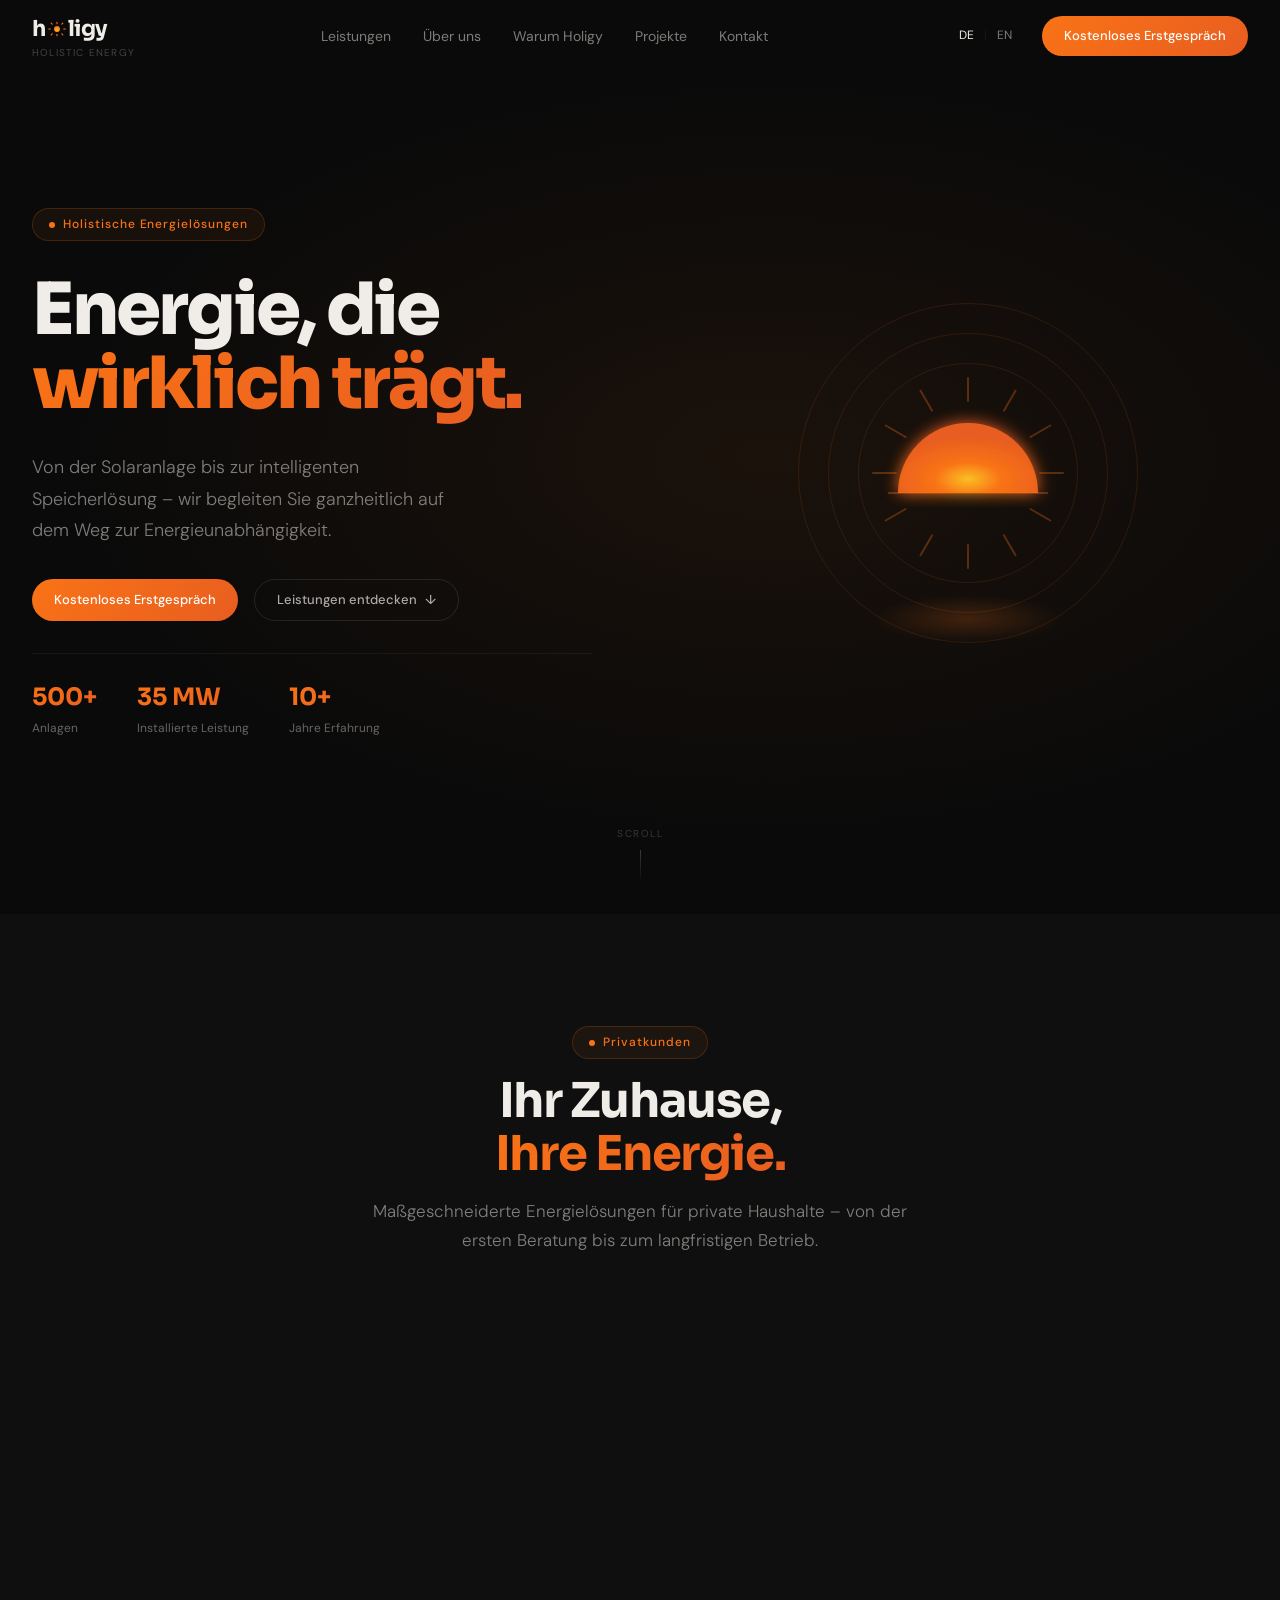
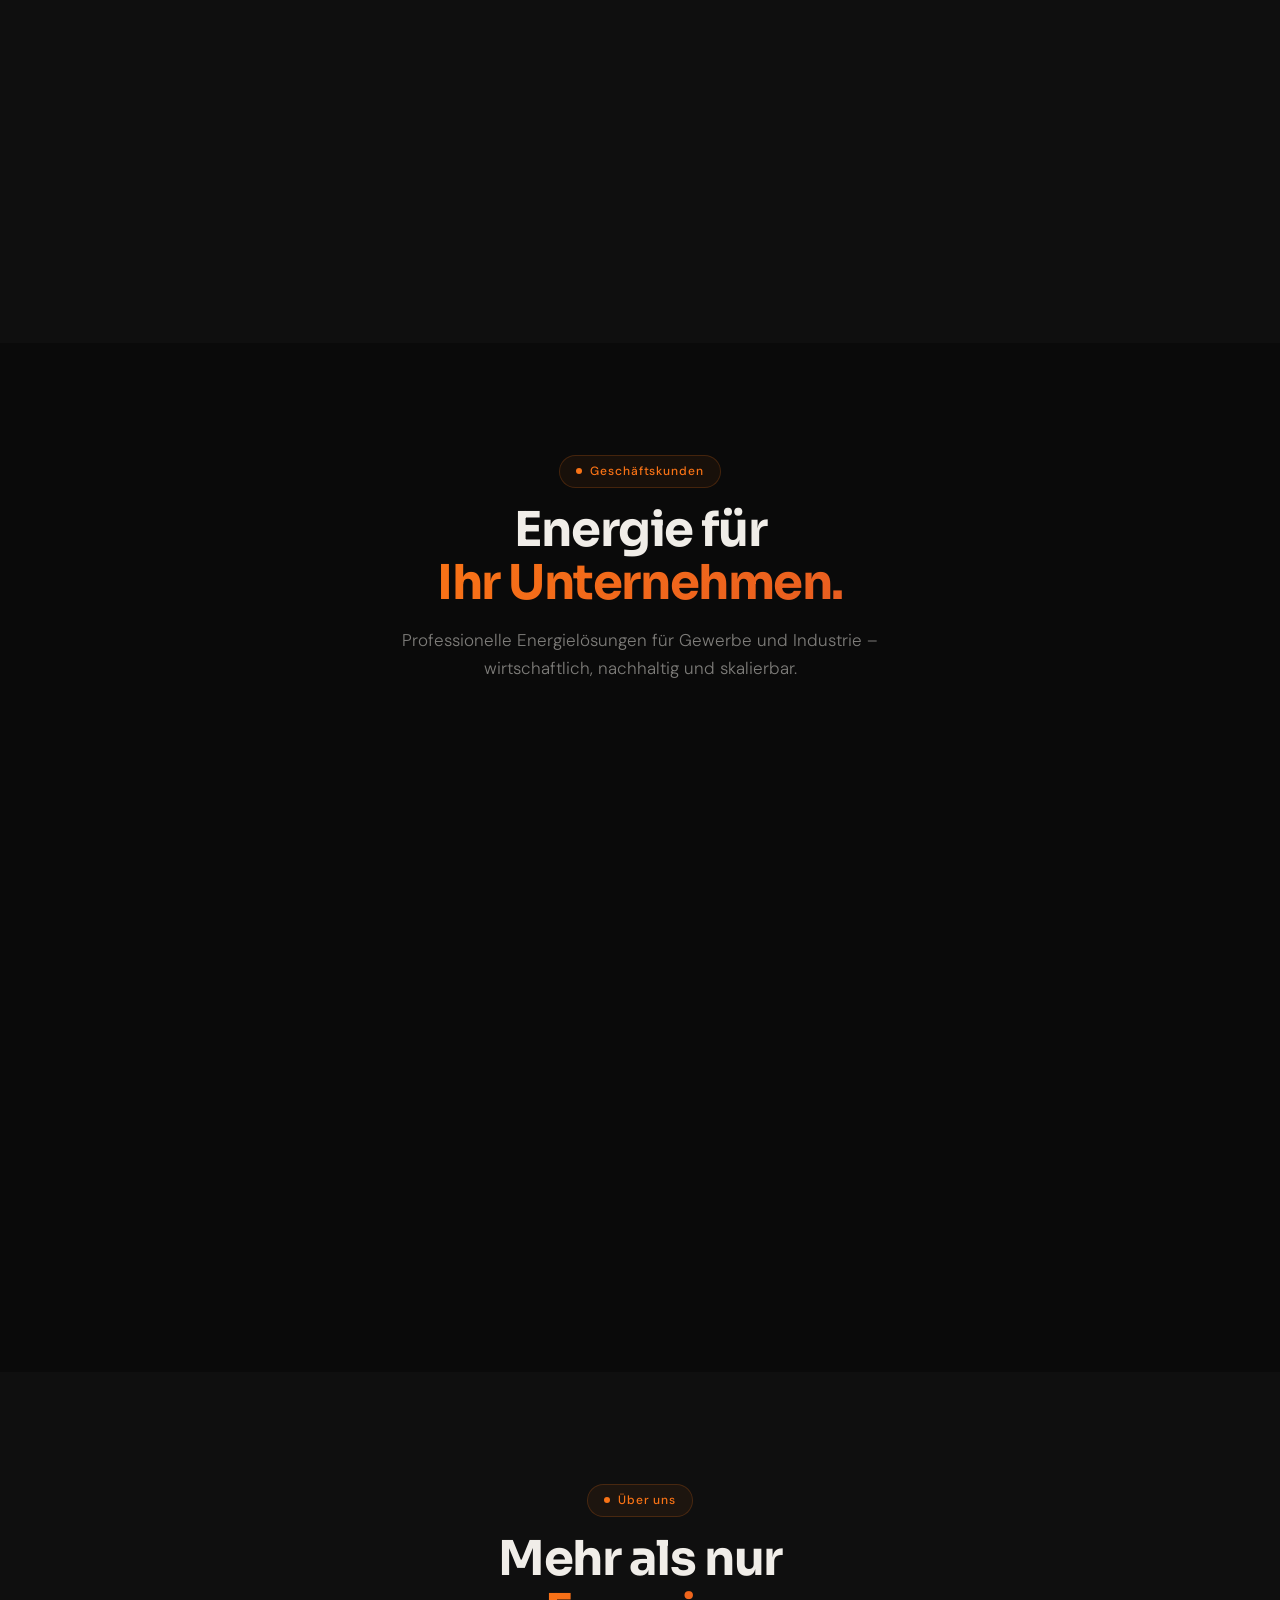
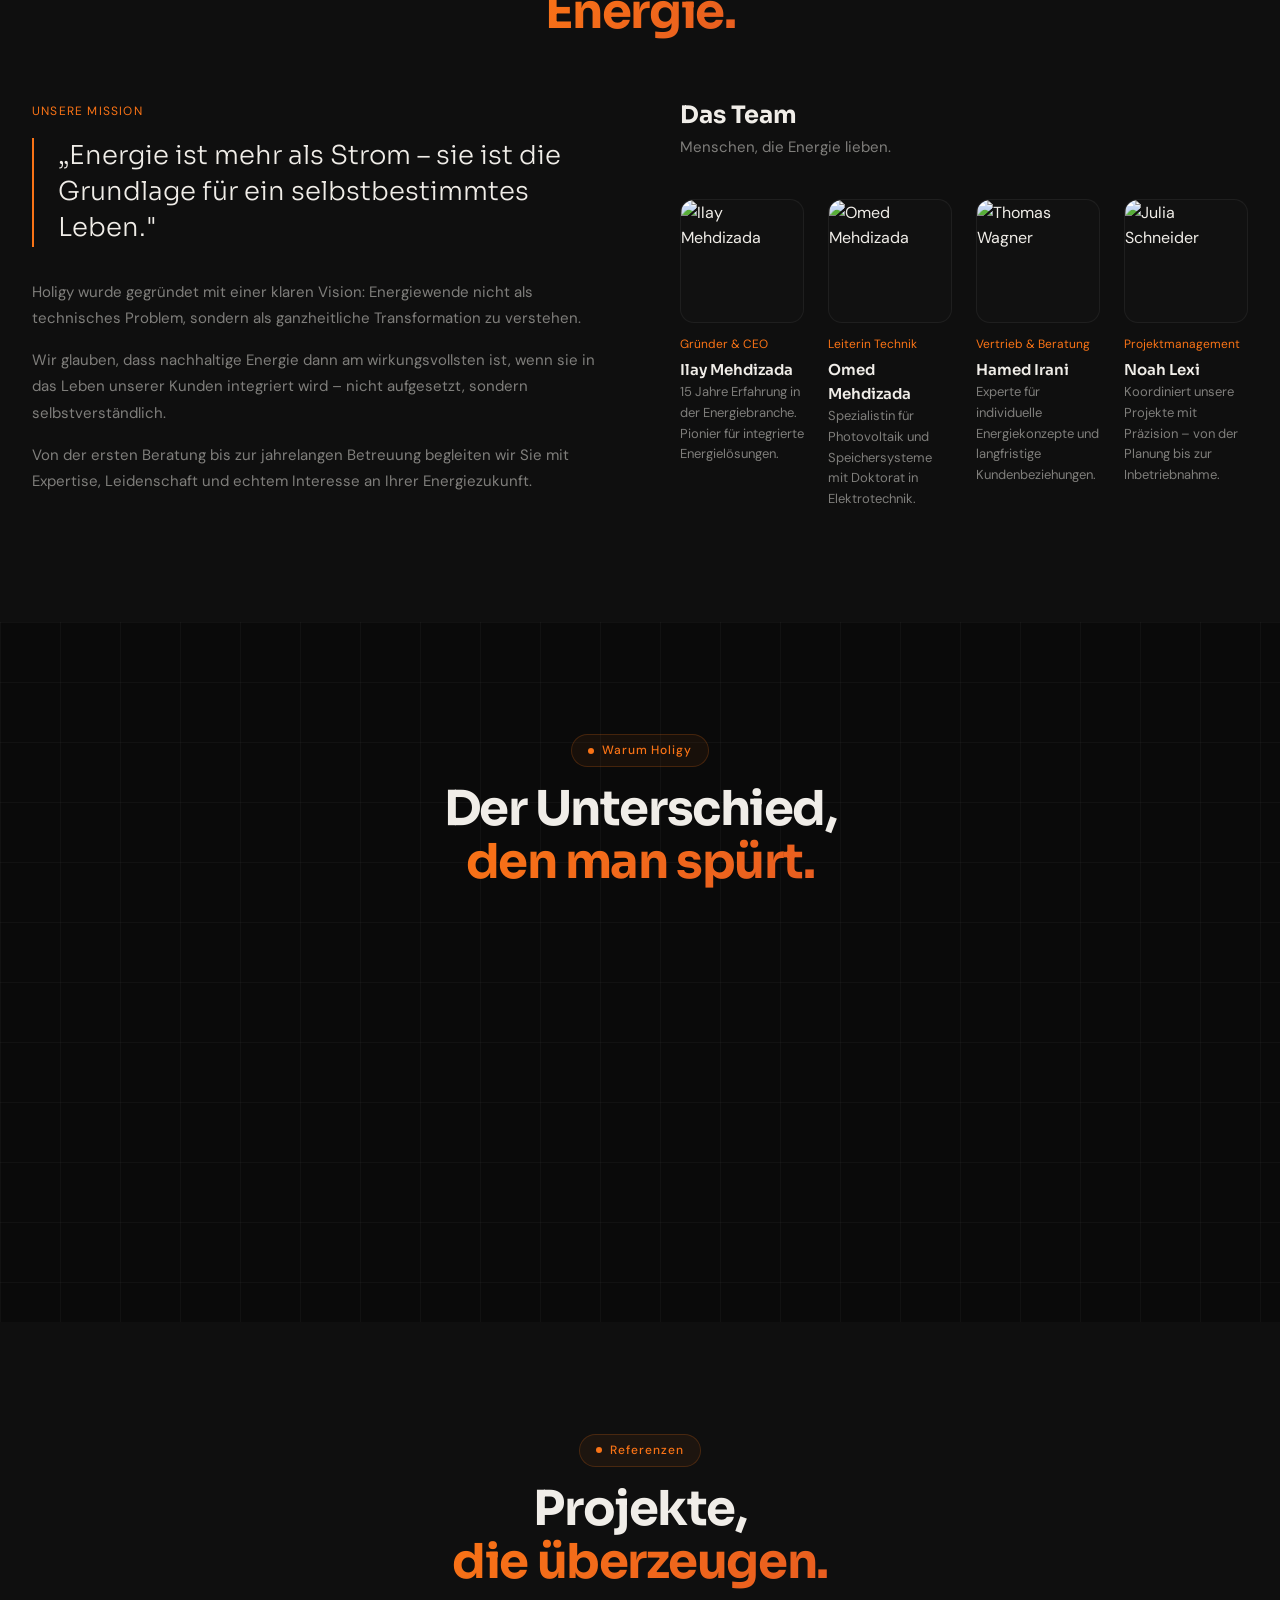
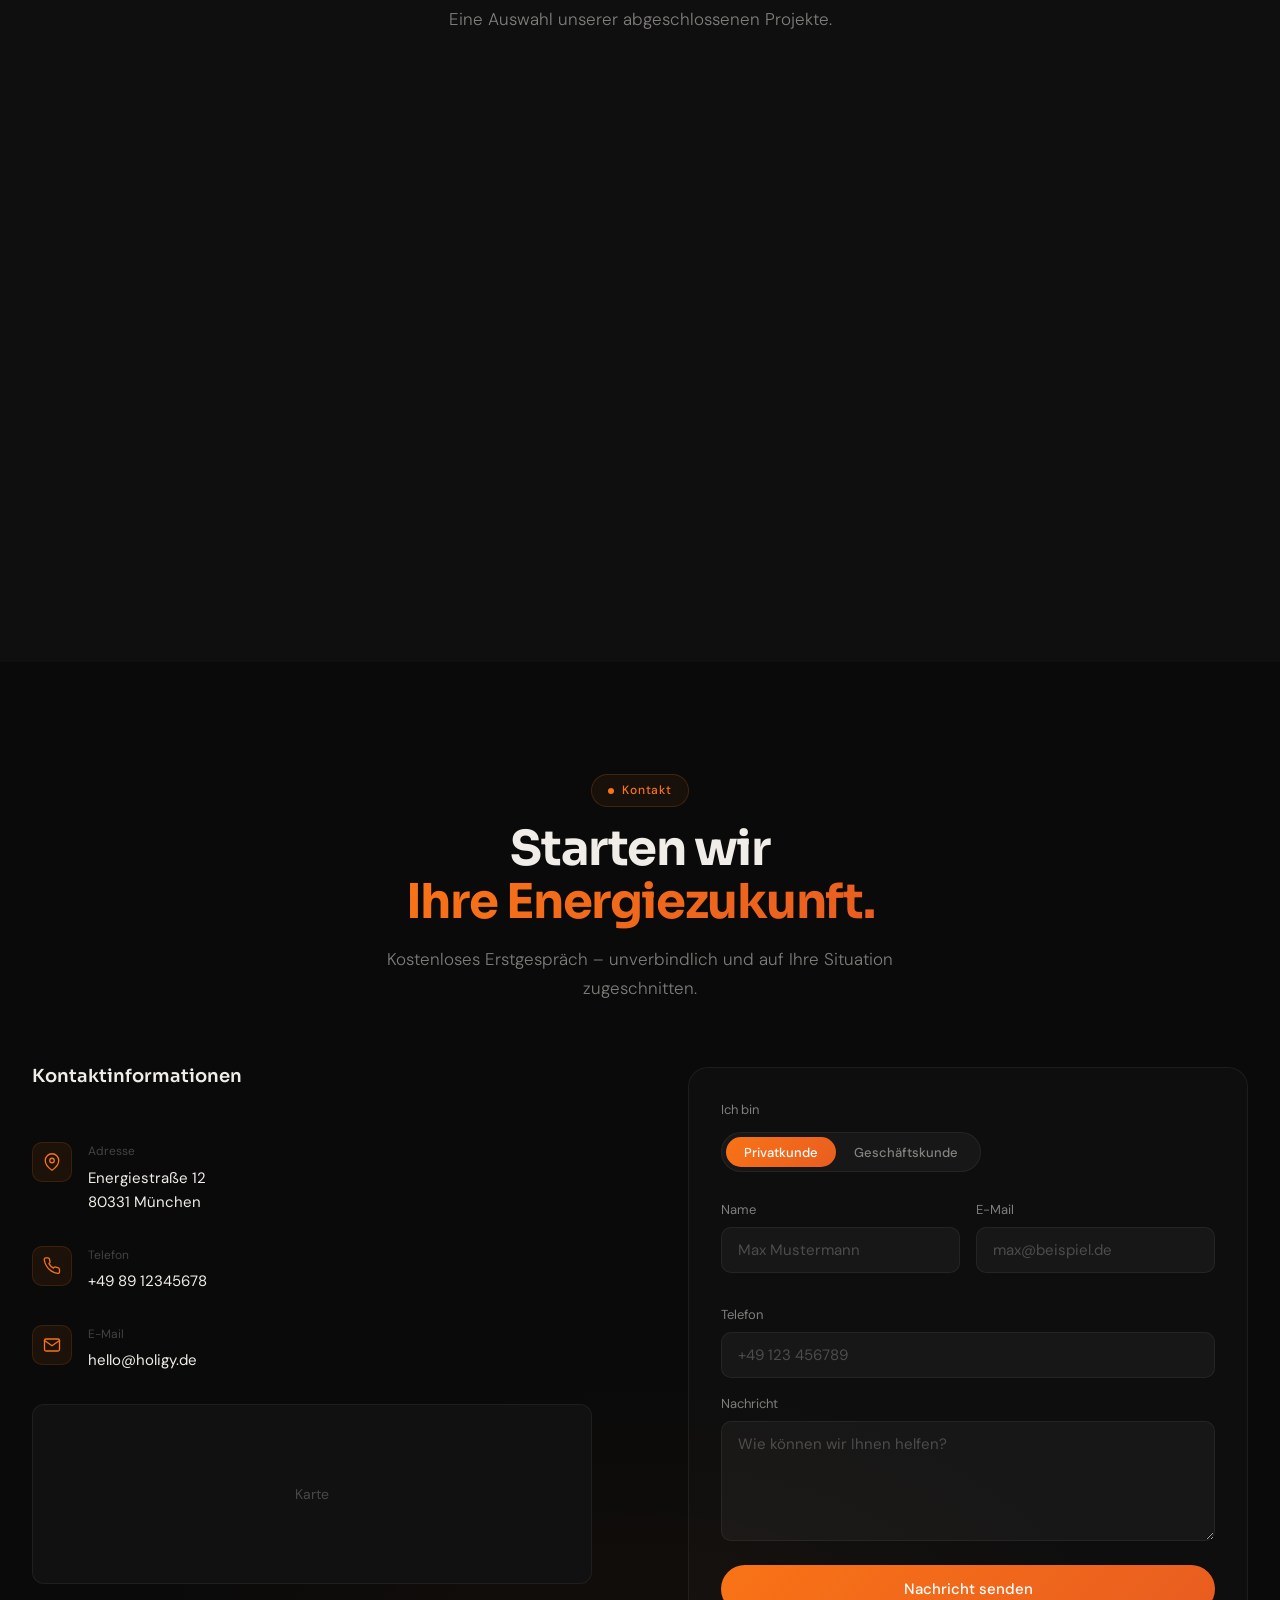
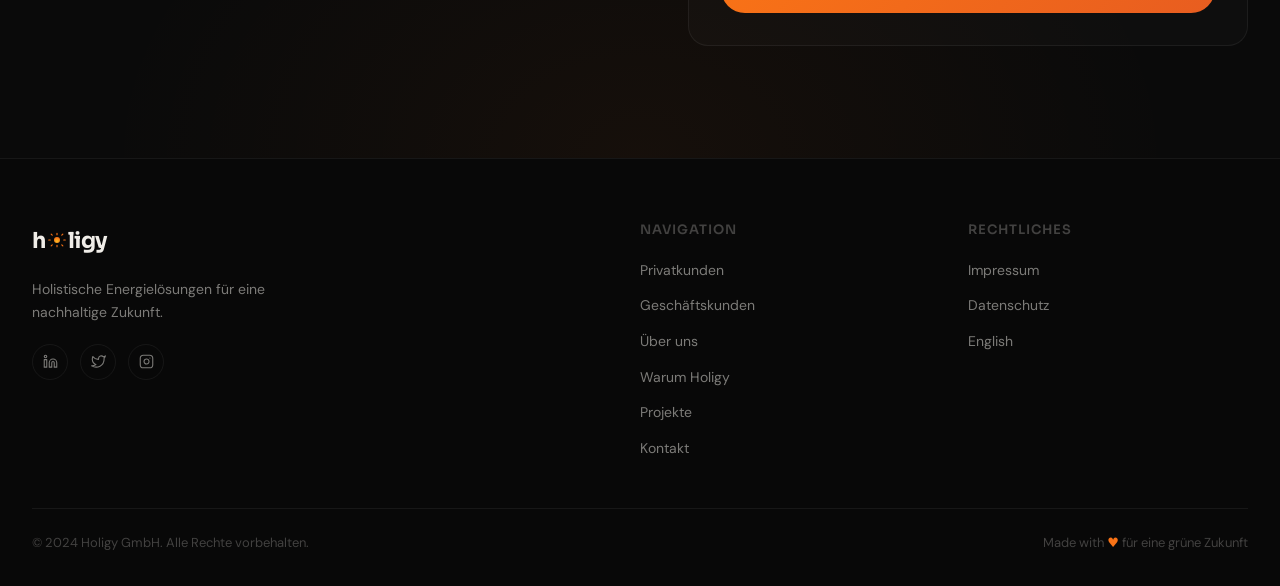
==== commit 2bed0541: "veraenderte Teamnamen" ====
--- a/index.html
+++ b/index.html
@@ -313,18 +313,18 @@
         </div>
         <div class="team-grid">
           <div class="team-card">
-            <img class="team-photo" src="https://picsum.photos/seed/alex10/400/400" alt="Alexander Reuter" loading="lazy"/>
+            <img class="team-photo" src="https://picsum.photos/seed/alex10/400/400" alt="Ilay Mehdizada" loading="lazy"/>
             <div>
               <div class="team-role">Gründer &amp; CEO</div>
-              <div class="team-name">Alexander Reuter</div>
+              <div class="team-name">Ilay Mehdizada</div>
               <p class="team-bio">15 Jahre Erfahrung in der Energiebranche. Pionier für integrierte Energielösungen.</p>
             </div>
           </div>
           <div class="team-card">
-            <img class="team-photo" src="https://picsum.photos/seed/sarah20/400/400" alt="Dr. Sarah Müller" loading="lazy"/>
+            <img class="team-photo" src="https://picsum.photos/seed/sarah20/400/400" alt="Omed Mehdizada" loading="lazy"/>
             <div>
               <div class="team-role">Leiterin Technik</div>
-              <div class="team-name">Dr. Sarah Müller</div>
+              <div class="team-name">Omed Mehdizada</div>
               <p class="team-bio">Spezialistin für Photovoltaik und Speichersysteme mit Doktorat in Elektrotechnik.</p>
             </div>
           </div>
@@ -332,7 +332,7 @@
             <img class="team-photo" src="https://picsum.photos/seed/thomas30/400/400" alt="Thomas Wagner" loading="lazy"/>
             <div>
               <div class="team-role">Vertrieb &amp; Beratung</div>
-              <div class="team-name">Thomas Wagner</div>
+              <div class="team-name">Hamed Irani</div>
               <p class="team-bio">Experte für individuelle Energiekonzepte und langfristige Kundenbeziehungen.</p>
             </div>
           </div>
@@ -340,7 +340,7 @@
             <img class="team-photo" src="https://picsum.photos/seed/julia40/400/400" alt="Julia Schneider" loading="lazy"/>
             <div>
               <div class="team-role">Projektmanagement</div>
-              <div class="team-name">Julia Schneider</div>
+              <div class="team-name">Noah Lexi</div>
               <p class="team-bio">Koordiniert unsere Projekte mit Präzision – von der Planung bis zur Inbetriebnahme.</p>
             </div>
           </div>
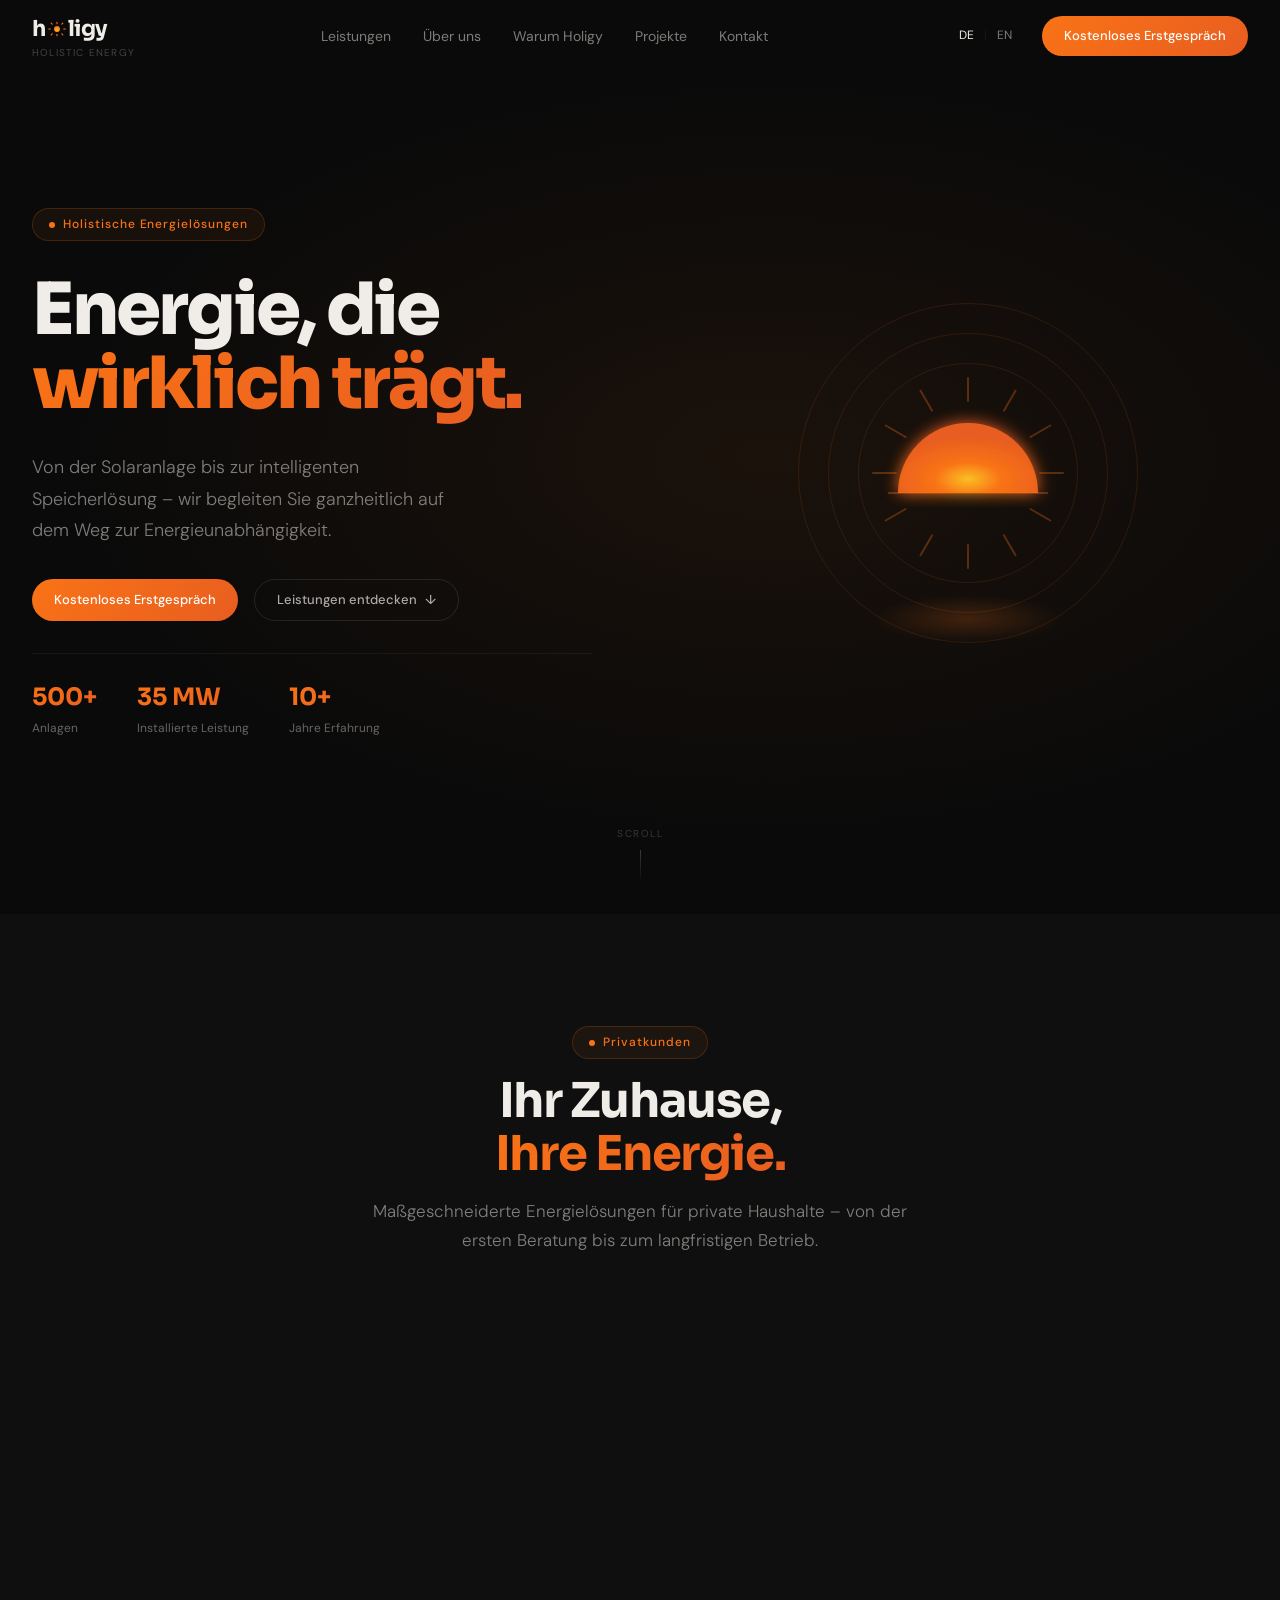
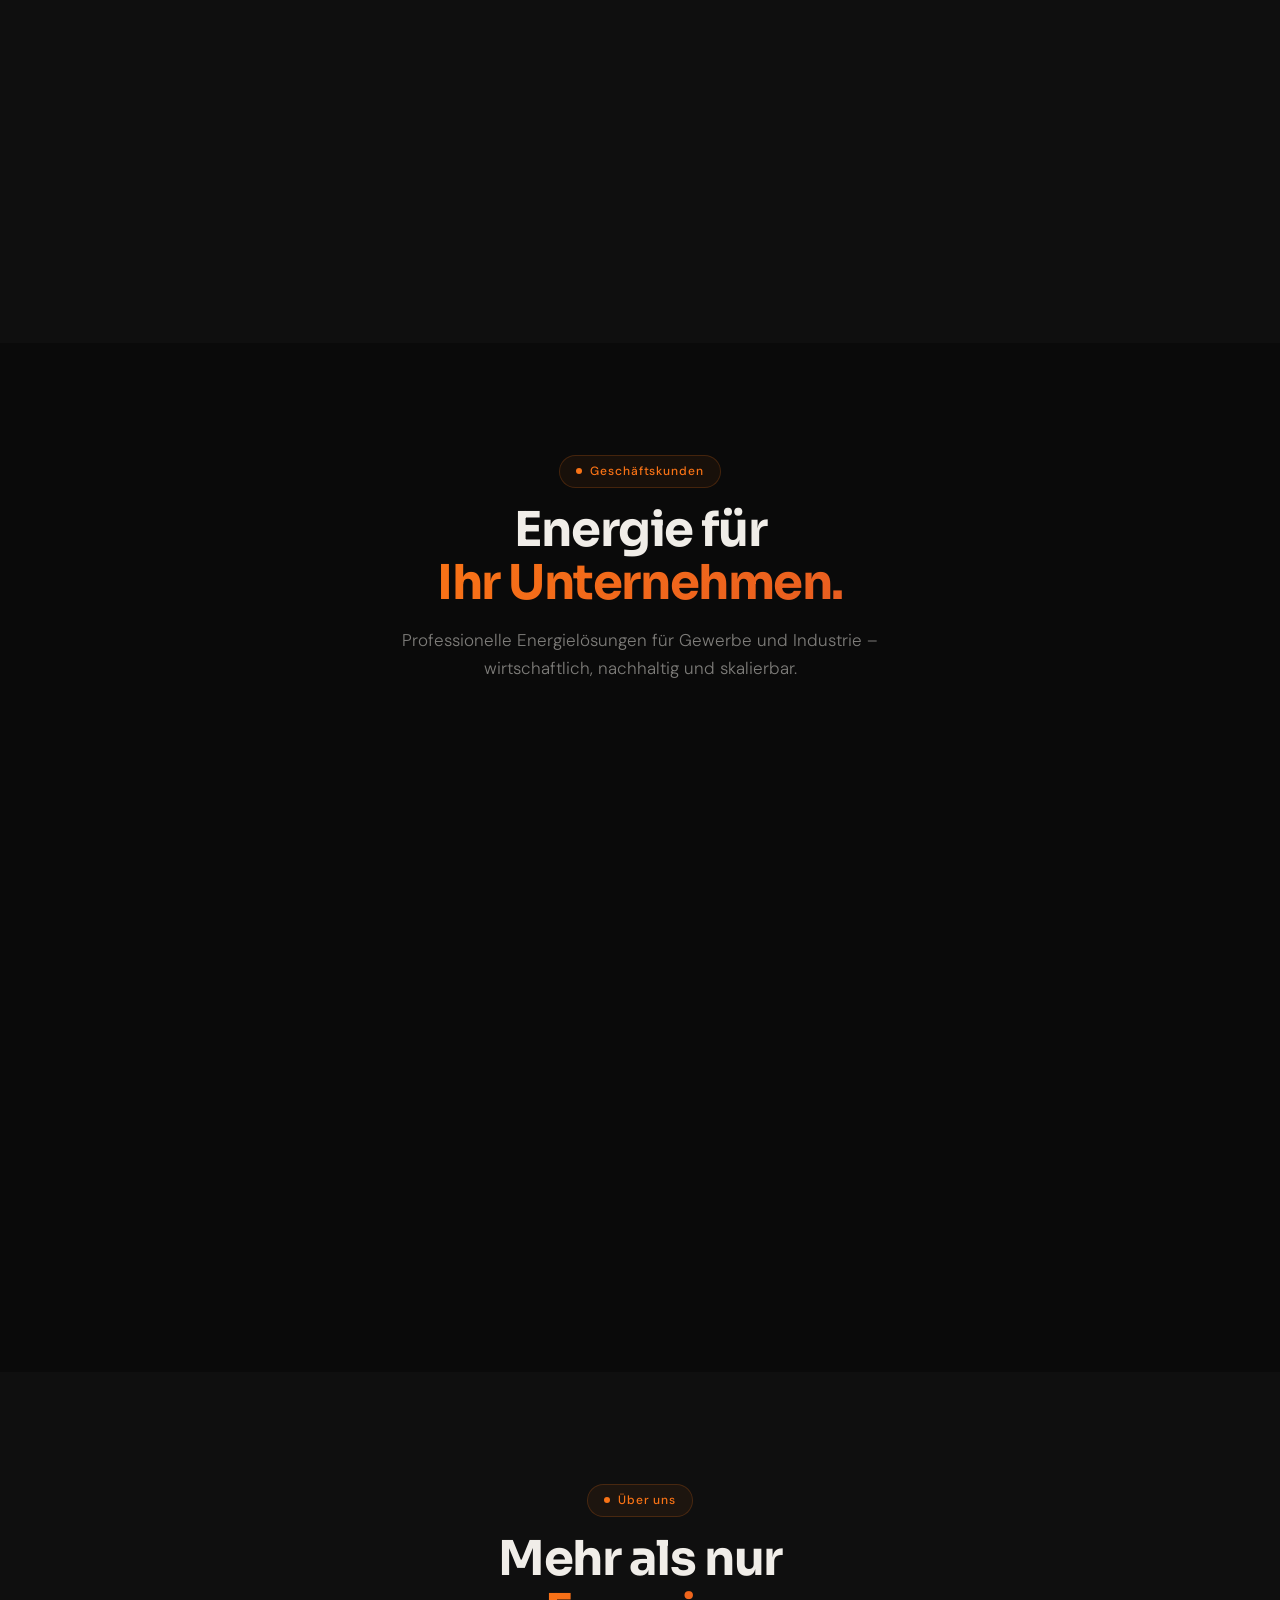
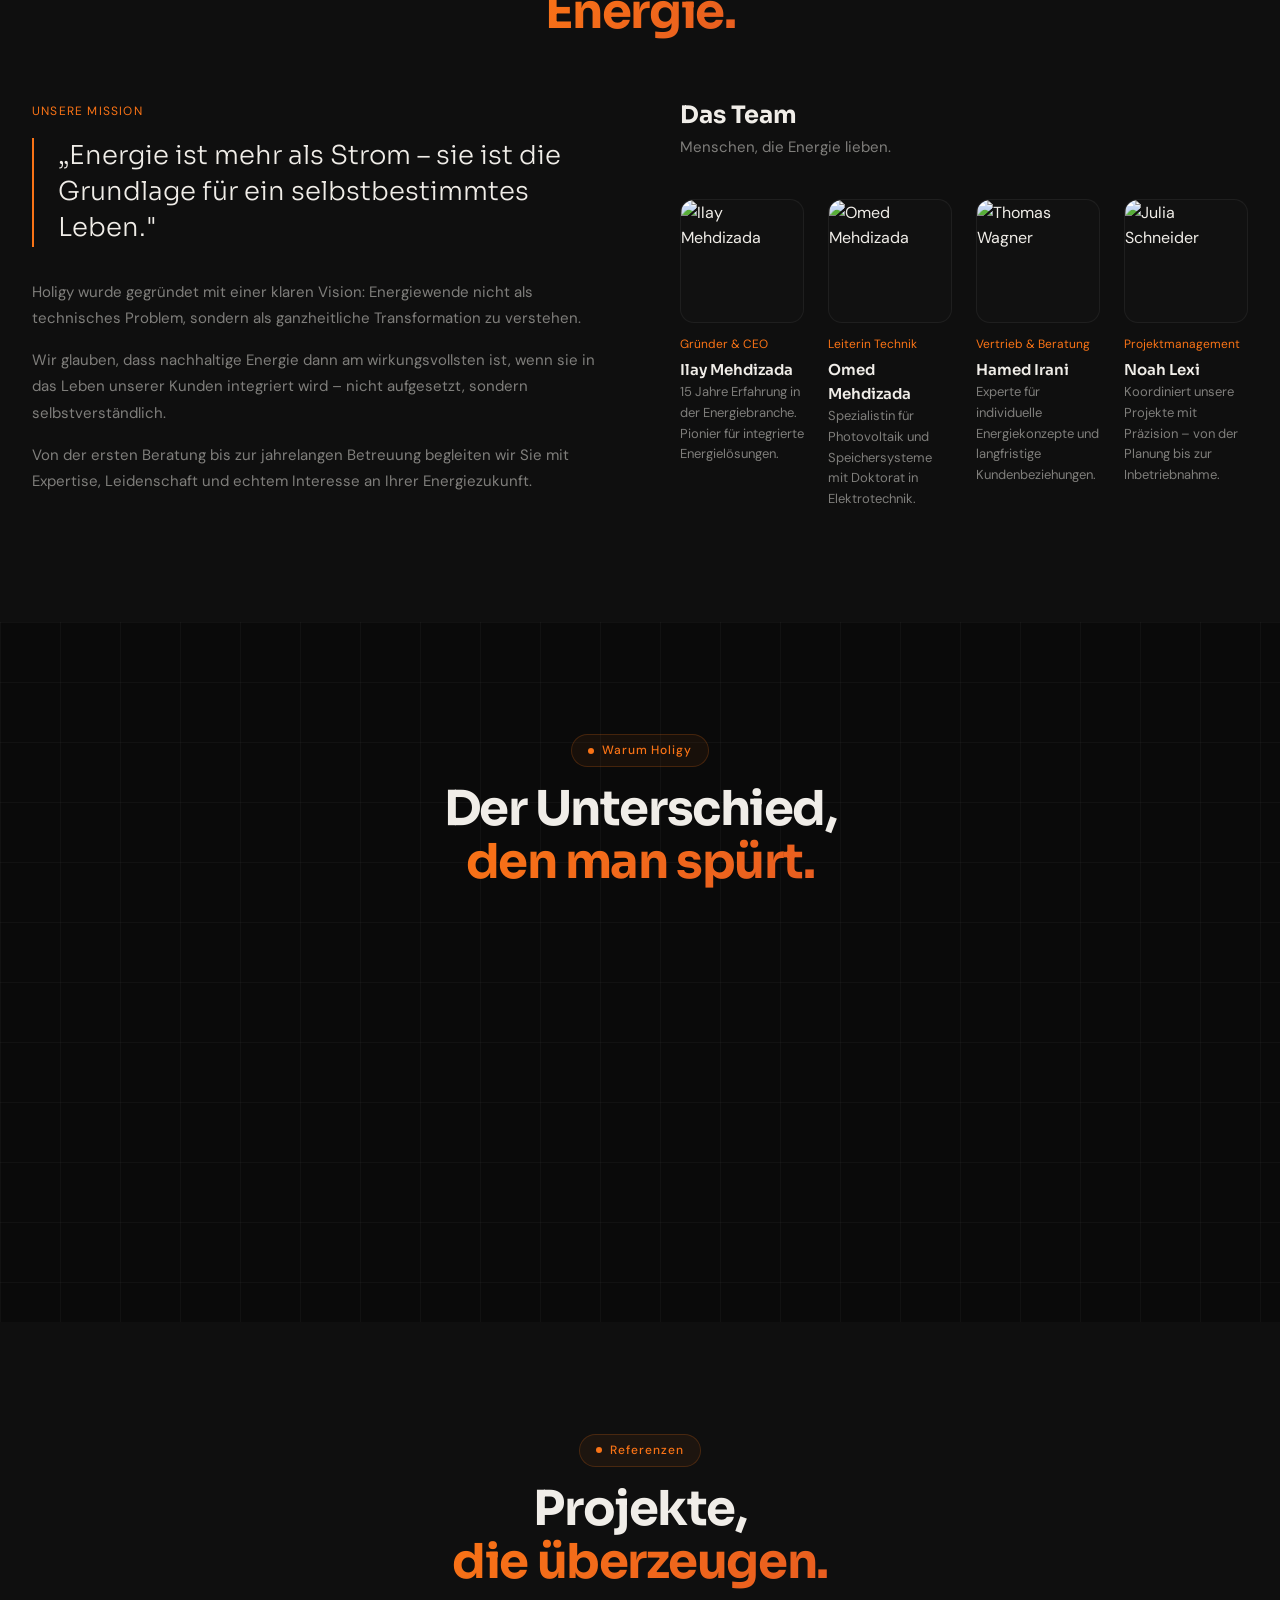
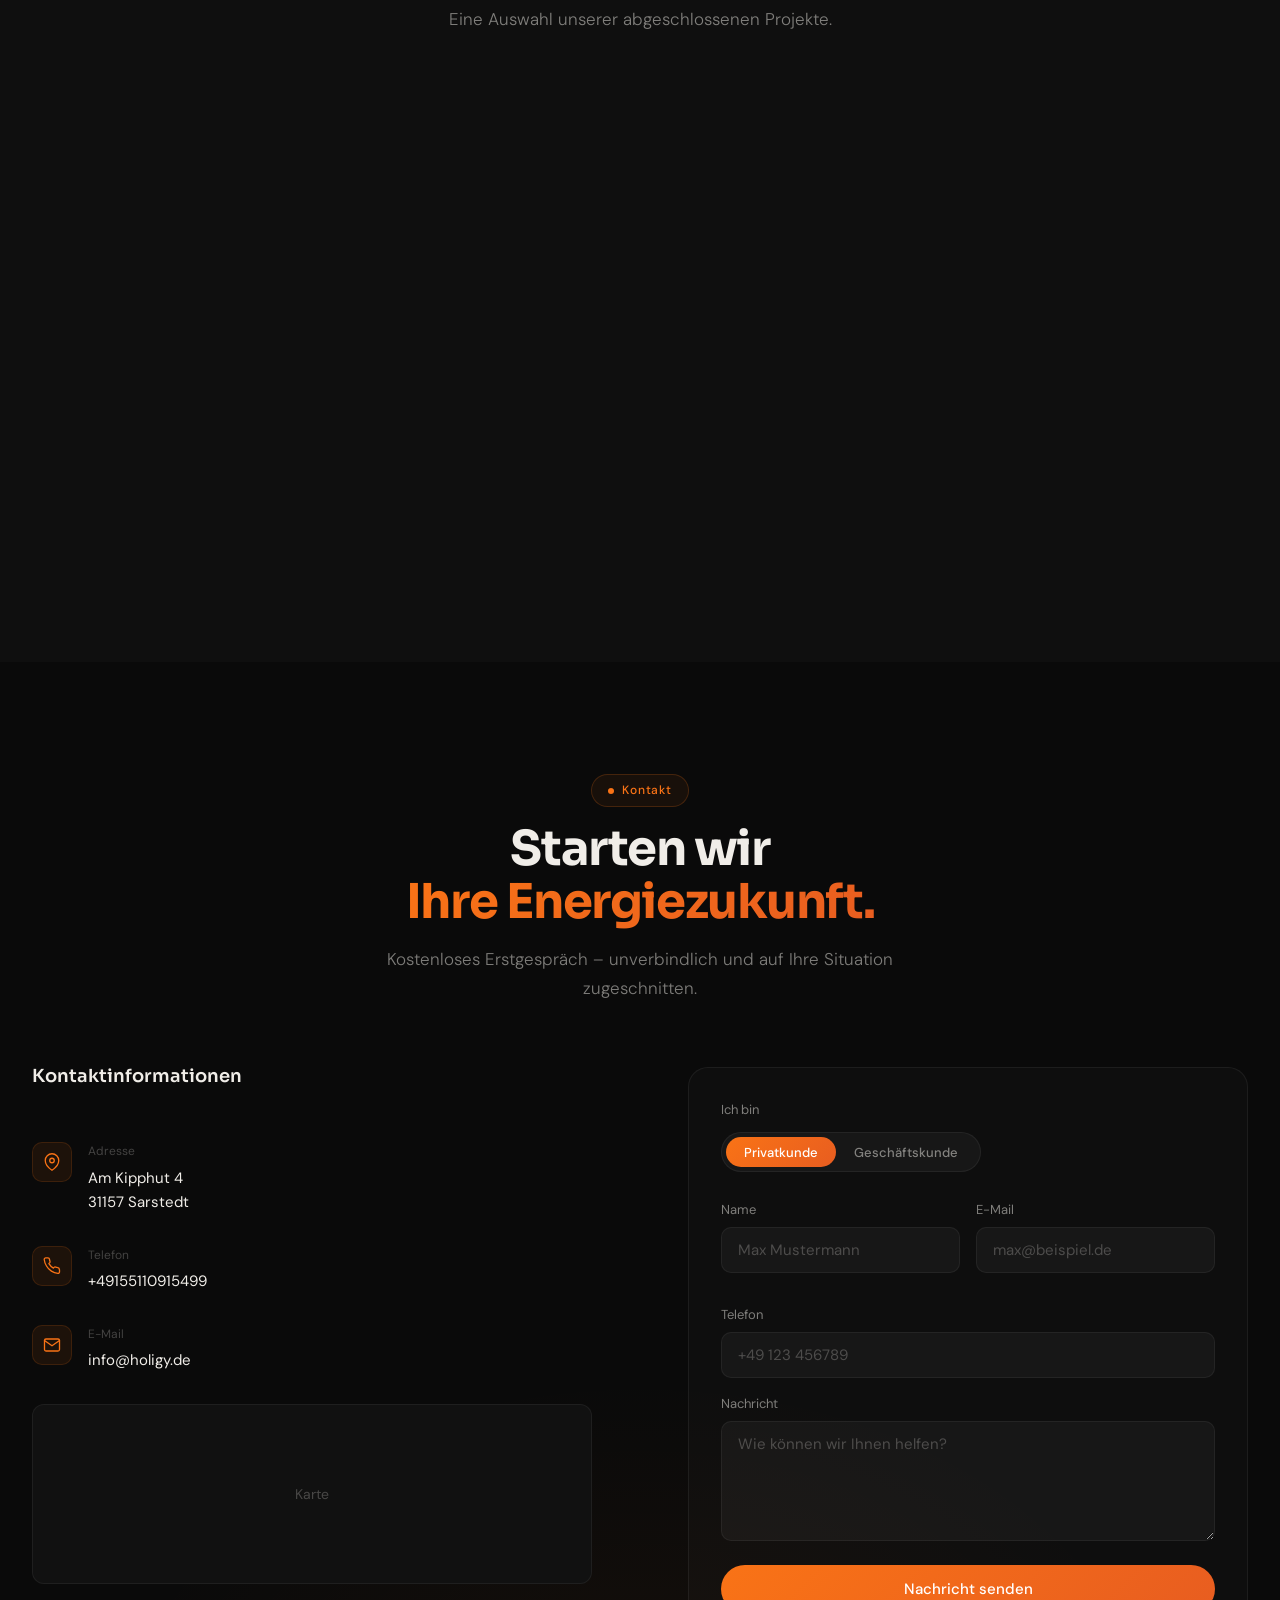
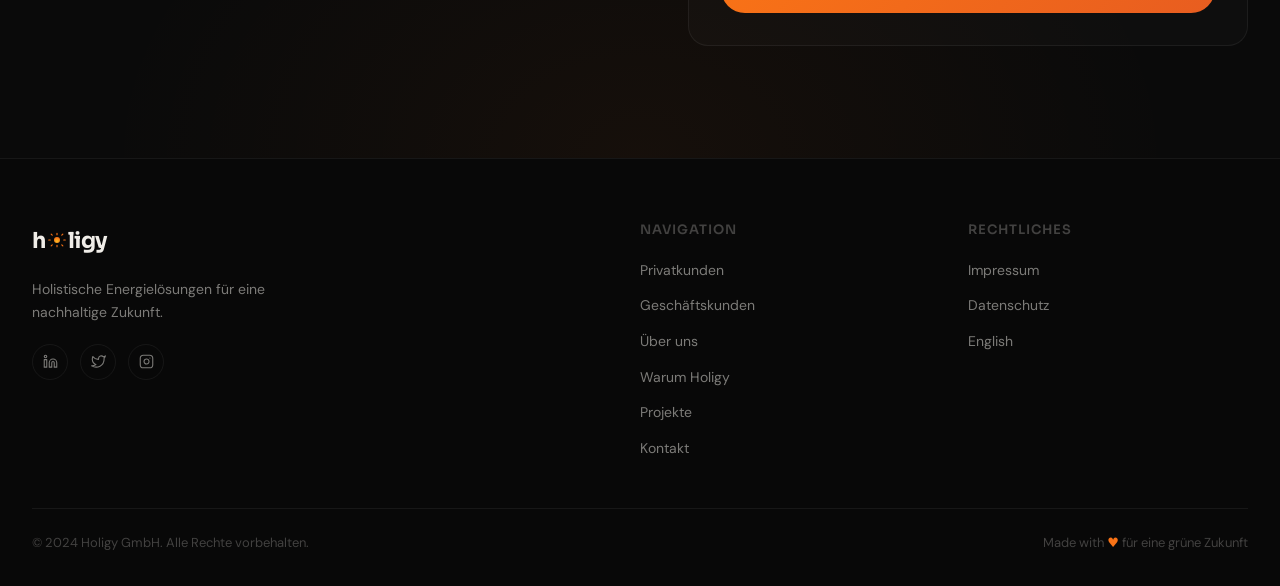
==== commit 34f142c2: "updated contact info and email" ====
--- a/index.html
+++ b/index.html
@@ -487,7 +487,7 @@
           </div>
           <div>
             <div class="contact-item-label">Adresse</div>
-            <div class="contact-item-value">Energiestraße 12<br>80331 München</div>
+            <div class="contact-item-value">Am Kipphut 4<br>31157 Sarstedt</div>
           </div>
         </div>
 
@@ -497,7 +497,7 @@
           </div>
           <div>
             <div class="contact-item-label">Telefon</div>
-            <div class="contact-item-value"><a href="tel:+498912345678" style="color:inherit;">+49 89 12345678</a></div>
+            <div class="contact-item-value"><a href="tel:+49155110915499" style="color:inherit;">+49155110915499</a></div>
           </div>
         </div>
 
@@ -507,7 +507,7 @@
           </div>
           <div>
             <div class="contact-item-label">E-Mail</div>
-            <div class="contact-item-value"><a href="mailto:hello@holigy.de" style="color:inherit;">hello@holigy.de</a></div>
+            <div class="contact-item-value"><a href="mailto:info@holigy.de" style="color:inherit;">info@holigy.de</a></div>
           </div>
         </div>
 
@@ -521,9 +521,10 @@
           <button class="toggle-btn" type="button">Geschäftskunde</button>
         </div>
 
-        <form action="#" method="post">
+        <form action="https://api.web3forms.com/submit" method="POST">
           <div class="form-row">
             <div class="form-group">
+                <input type="hidden" name="access_key" value="938b1c73-aef0-4320-a0e0-d7b8be0d373d">
               <label for="name">Name</label>
               <input type="text" id="name" name="name" placeholder="Max Mustermann" required/>
             </div>
